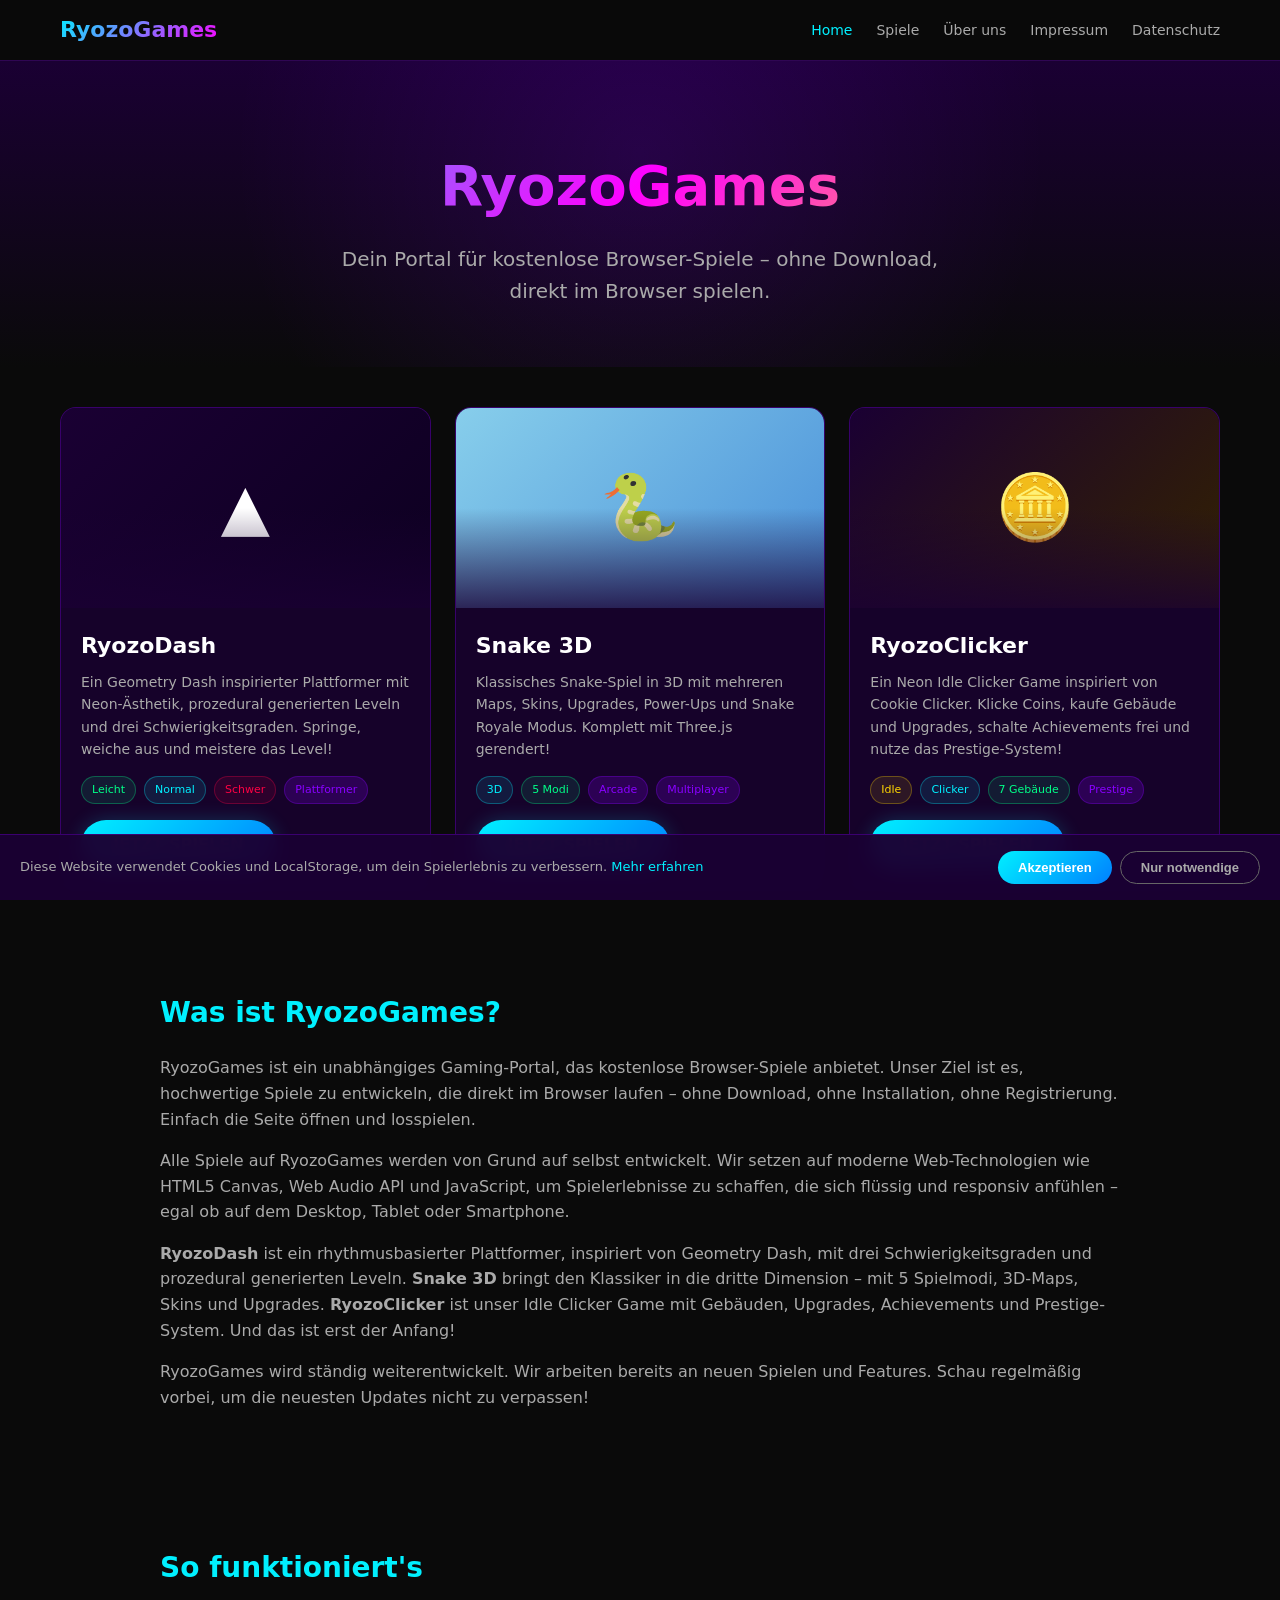
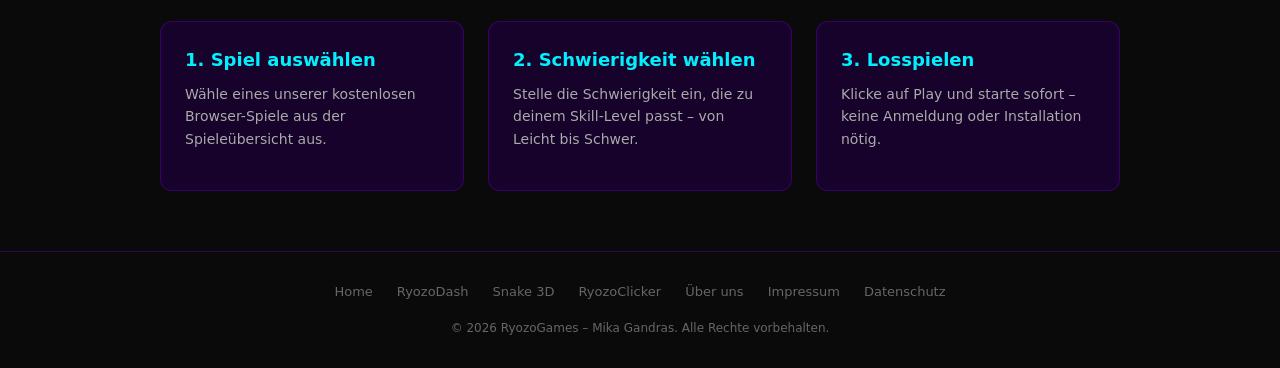
==== index.html @ 69889787 "Add RyozoClicker - Neon Idle Clicker Game New game: Cookie Clicker-inspired idle game with 7 buildin" ====
<!DOCTYPE html>
<html lang="de">
<head>
  <meta charset="UTF-8">
  <meta name="viewport" content="width=device-width, initial-scale=1.0">
  <title>RyozoGames – Kostenlose Browser-Spiele Online</title>
  <meta name="description" content="Spiele kostenlose Browser-Games direkt ohne Download. RyozoDash, Snake 3D und mehr Spiele auf RyozoGames – dein Portal für Browser-Spiele.">
  <meta name="author" content="Mika Gandras">
  <meta name="robots" content="index, follow">
  <link rel="canonical" href="https://ryozogames.com/">

  <meta property="og:type" content="website">
  <meta property="og:title" content="RyozoGames – Kostenlose Browser-Spiele Online">
  <meta property="og:description" content="Spiele kostenlose Browser-Games direkt ohne Download. RyozoDash, Snake 3D und mehr auf RyozoGames.">
  <meta property="og:image" content="https://ryozogames.com/img/og-home.png">
  <meta property="og:image:width" content="1200">
  <meta property="og:image:height" content="630">
  <meta property="og:url" content="https://ryozogames.com/">
  <meta property="og:site_name" content="RyozoGames">
  <meta property="og:locale" content="de_DE">

  <meta name="twitter:card" content="summary_large_image">
  <meta name="twitter:title" content="RyozoGames – Kostenlose Browser-Spiele Online">
  <meta name="twitter:description" content="Spiele kostenlose Browser-Games direkt ohne Download.">
  <meta name="twitter:image" content="https://ryozogames.com/img/og-home.png">

  <link rel="icon" type="image/svg+xml" href="/img/favicon.svg">
  <meta name="theme-color" content="#0a001a">

  <script type="application/ld+json">
  {
    "@context": "https://schema.org",
    "@type": "WebSite",
    "name": "RyozoGames",
    "url": "https://ryozogames.com",
    "description": "Kostenlose Browser-Spiele online spielen – ohne Download, direkt im Browser.",
    "author": { "@type": "Person", "name": "Mika Gandras" },
    "potentialAction": {
      "@type": "SearchAction",
      "target": "https://ryozogames.com/?q={search_term_string}",
      "query-input": "required name=search_term_string"
    }
  }
  </script>
  <script type="application/ld+json">
  {
    "@context": "https://schema.org",
    "@type": "ItemList",
    "name": "Spiele auf RyozoGames",
    "numberOfItems": 3,
    "itemListElement": [
      {
        "@type": "ListItem",
        "position": 1,
        "item": {
          "@type": "VideoGame",
          "name": "RyozoDash",
          "url": "https://ryozogames.com/ryozodash/",
          "description": "Geometry Dash inspirierter Plattformer mit Neon-Grafik und drei Schwierigkeitsgraden.",
          "genre": "Platformer",
          "gamePlatform": "Web Browser",
          "offers": { "@type": "Offer", "price": "0", "priceCurrency": "EUR" }
        }
      },
      {
        "@type": "ListItem",
        "position": 2,
        "item": {
          "@type": "VideoGame",
          "name": "Snake 3D",
          "url": "https://ryozogames.com/snake3d/",
          "description": "3D Snake Game mit mehreren Maps, Skins, Upgrades und Snake Royale Modus.",
          "genre": "Arcade",
          "gamePlatform": "Web Browser",
          "offers": { "@type": "Offer", "price": "0", "priceCurrency": "EUR" }
        }
      },
      {
        "@type": "ListItem",
        "position": 3,
        "item": {
          "@type": "VideoGame",
          "name": "RyozoClicker",
          "url": "https://ryozogames.com/ryozoclicker/",
          "description": "Neon Idle Clicker Game mit Gebäuden, Upgrades, Achievements und Prestige-System.",
          "genre": "Idle Game",
          "gamePlatform": "Web Browser",
          "offers": { "@type": "Offer", "price": "0", "priceCurrency": "EUR" }
        }
      }
    ]
  }
  </script>

  <link rel="stylesheet" href="/css/style.css">
</head>
<body>

  <!-- HEADER -->
  <header class="site-header">
    <nav class="nav-container" aria-label="Hauptnavigation">
      <a href="/" class="nav-logo">RyozoGames</a>
      <button class="nav-toggle" aria-label="Menü öffnen" aria-expanded="false">
        <span></span><span></span><span></span>
      </button>
      <ul class="nav-links">
        <li><a href="/" class="active">Home</a></li>
        <li><a href="/ryozodash/">Spiele</a></li>
        <li><a href="/about/">Über uns</a></li>
        <li><a href="/impressum/">Impressum</a></li>
        <li><a href="/datenschutz/">Datenschutz</a></li>
      </ul>
    </nav>
  </header>

  <main>
    <!-- HERO -->
    <section class="hero">
      <h1>RyozoGames</h1>
      <p>Dein Portal für kostenlose Browser-Spiele – ohne Download, direkt im Browser spielen.</p>
    </section>

    <!-- GAMES -->
    <section class="games-grid" aria-label="Spiele">
      <article class="game-card">
        <div class="game-card-preview">
          <span class="preview-icon" aria-hidden="true">▲</span>
        </div>
        <div class="game-card-body">
          <h3>RyozoDash</h3>
          <p>Ein Geometry Dash inspirierter Plattformer mit Neon-Ästhetik, prozedural generierten Leveln und drei Schwierigkeitsgraden. Springe, weiche aus und meistere das Level!</p>
          <div class="game-card-tags">
            <span class="tag green">Leicht</span>
            <span class="tag cyan">Normal</span>
            <span class="tag red">Schwer</span>
            <span class="tag">Plattformer</span>
          </div>
          <a href="/ryozodash/" class="btn-play">JETZT SPIELEN</a>
        </div>
      </article>

      <article class="game-card">
        <div class="game-card-preview" style="background: linear-gradient(135deg, #87CEEB, #4a90d9);">
          <span class="preview-icon" aria-hidden="true">🐍</span>
        </div>
        <div class="game-card-body">
          <h3>Snake 3D</h3>
          <p>Klassisches Snake-Spiel in 3D mit mehreren Maps, Skins, Upgrades, Power-Ups und Snake Royale Modus. Komplett mit Three.js gerendert!</p>
          <div class="game-card-tags">
            <span class="tag cyan">3D</span>
            <span class="tag green">5 Modi</span>
            <span class="tag">Arcade</span>
            <span class="tag">Multiplayer</span>
          </div>
          <a href="/snake3d/" class="btn-play">JETZT SPIELEN</a>
        </div>
      </article>

      <article class="game-card">
        <div class="game-card-preview" style="background: linear-gradient(135deg, #1a0033, #332200);">
          <span class="preview-icon" aria-hidden="true">&#x1FA99;</span>
        </div>
        <div class="game-card-body">
          <h3>RyozoClicker</h3>
          <p>Ein Neon Idle Clicker Game inspiriert von Cookie Clicker. Klicke Coins, kaufe Gebäude und Upgrades, schalte Achievements frei und nutze das Prestige-System!</p>
          <div class="game-card-tags">
            <span class="tag" style="background: rgba(255, 215, 0, 0.1); color: #FFD700; border-color: rgba(255, 215, 0, 0.3);">Idle</span>
            <span class="tag cyan">Clicker</span>
            <span class="tag green">7 Gebäude</span>
            <span class="tag">Prestige</span>
          </div>
          <a href="/ryozoclicker/" class="btn-play">JETZT SPIELEN</a>
        </div>
      </article>
    </section>

    <!-- ABOUT SECTION -->
    <section class="section" id="about">
      <h2>Was ist RyozoGames?</h2>
      <p>RyozoGames ist ein unabhängiges Gaming-Portal, das kostenlose Browser-Spiele anbietet. Unser Ziel ist es, hochwertige Spiele zu entwickeln, die direkt im Browser laufen – ohne Download, ohne Installation, ohne Registrierung. Einfach die Seite öffnen und losspielen.</p>
      <p>Alle Spiele auf RyozoGames werden von Grund auf selbst entwickelt. Wir setzen auf moderne Web-Technologien wie HTML5 Canvas, Web Audio API und JavaScript, um Spielerlebnisse zu schaffen, die sich flüssig und responsiv anfühlen – egal ob auf dem Desktop, Tablet oder Smartphone.</p>
      <p><strong>RyozoDash</strong> ist ein rhythmusbasierter Plattformer, inspiriert von Geometry Dash, mit drei Schwierigkeitsgraden und prozedural generierten Leveln. <strong>Snake 3D</strong> bringt den Klassiker in die dritte Dimension – mit 5 Spielmodi, 3D-Maps, Skins und Upgrades. <strong>RyozoClicker</strong> ist unser Idle Clicker Game mit Gebäuden, Upgrades, Achievements und Prestige-System. Und das ist erst der Anfang!</p>
      <p>RyozoGames wird ständig weiterentwickelt. Wir arbeiten bereits an neuen Spielen und Features. Schau regelmäßig vorbei, um die neuesten Updates nicht zu verpassen!</p>
    </section>

    <!-- HOW TO PLAY -->
    <section class="section">
      <h2>So funktioniert's</h2>
      <div class="info-grid">
        <div class="info-item">
          <h3>1. Spiel auswählen</h3>
          <p>Wähle eines unserer kostenlosen Browser-Spiele aus der Spieleübersicht aus.</p>
        </div>
        <div class="info-item">
          <h3>2. Schwierigkeit wählen</h3>
          <p>Stelle die Schwierigkeit ein, die zu deinem Skill-Level passt – von Leicht bis Schwer.</p>
        </div>
        <div class="info-item">
          <h3>3. Losspielen</h3>
          <p>Klicke auf Play und starte sofort – keine Anmeldung oder Installation nötig.</p>
        </div>
      </div>
    </section>
  </main>

  <!-- FOOTER -->
  <footer class="site-footer">
    <nav class="footer-links" aria-label="Footer-Navigation">
      <a href="/">Home</a>
      <a href="/ryozodash/">RyozoDash</a>
      <a href="/snake3d/">Snake 3D</a>
      <a href="/ryozoclicker/">RyozoClicker</a>
      <a href="/about/">Über uns</a>
      <a href="/impressum/">Impressum</a>
      <a href="/datenschutz/">Datenschutz</a>
    </nav>
    <p class="footer-copy">&copy; 2026 RyozoGames – Mika Gandras. Alle Rechte vorbehalten.</p>
  </footer>

  <script src="/js/main.js"></script>
</body>
</html>
---- css/style.css ----
/* ===== RyozoGames - Shared Styles ===== */
:root {
  --bg-primary: #0a0a0a;
  --bg-card: rgba(26, 0, 51, 0.8);
  --bg-card-hover: rgba(40, 0, 70, 0.9);
  --text-primary: #ffffff;
  --text-secondary: #aaaaaa;
  --text-muted: #666666;
  --accent-cyan: #00f0ff;
  --accent-purple: #8800ff;
  --accent-magenta: #ff00ff;
  --accent-green: #00ff88;
  --accent-red: #ff0044;
  --border-glow: rgba(136, 0, 255, 0.3);
  --nav-height: 60px;
}

* { margin: 0; padding: 0; box-sizing: border-box; }

body {
  background: var(--bg-primary);
  color: var(--text-primary);
  font-family: 'Segoe UI', system-ui, -apple-system, sans-serif;
  line-height: 1.6;
  min-height: 100vh;
}

a { color: var(--accent-cyan); text-decoration: none; transition: color 0.2s; }
a:hover { color: var(--accent-magenta); }

/* ===== NAVIGATION ===== */
.site-header {
  position: sticky;
  top: 0;
  z-index: 1000;
  background: rgba(10, 10, 10, 0.95);
  backdrop-filter: blur(10px);
  border-bottom: 1px solid var(--border-glow);
}

.nav-container {
  max-width: 1200px;
  margin: 0 auto;
  padding: 0 20px;
  display: flex;
  align-items: center;
  justify-content: space-between;
  height: var(--nav-height);
}

.nav-logo {
  font-size: 22px;
  font-weight: 800;
  background: linear-gradient(135deg, var(--accent-cyan), var(--accent-magenta));
  -webkit-background-clip: text;
  -webkit-text-fill-color: transparent;
  background-clip: text;
}

.nav-links {
  display: flex;
  gap: 24px;
  list-style: none;
}

.nav-links a {
  color: var(--text-secondary);
  font-size: 14px;
  font-weight: 500;
  transition: color 0.2s;
}

.nav-links a:hover,
.nav-links a.active {
  color: var(--accent-cyan);
}

.nav-toggle {
  display: none;
  background: none;
  border: none;
  cursor: pointer;
  padding: 8px;
}

.nav-toggle span {
  display: block;
  width: 24px;
  height: 2px;
  background: var(--text-primary);
  margin: 5px 0;
  transition: 0.3s;
}

/* ===== MOBILE NAV ===== */
@media (max-width: 768px) {
  .nav-toggle { display: block; }

  .nav-links {
    display: none;
    position: absolute;
    top: var(--nav-height);
    left: 0;
    right: 0;
    background: rgba(10, 10, 10, 0.98);
    flex-direction: column;
    padding: 20px;
    gap: 16px;
    border-bottom: 1px solid var(--border-glow);
  }

  .nav-links.open { display: flex; }
}

/* ===== HERO ===== */
.hero {
  text-align: center;
  padding: 80px 20px 60px;
  background: linear-gradient(180deg, #1a0033 0%, #0a0a0a 100%);
  position: relative;
  overflow: hidden;
}

.hero::before {
  content: '';
  position: absolute;
  top: 0; left: 0; right: 0; bottom: 0;
  background: radial-gradient(circle at 50% 30%, rgba(136, 0, 255, 0.15) 0%, transparent 60%);
}

.hero h1 {
  font-size: clamp(32px, 6vw, 56px);
  font-weight: 800;
  background: linear-gradient(135deg, var(--accent-cyan), var(--accent-magenta), #ffff00);
  -webkit-background-clip: text;
  -webkit-text-fill-color: transparent;
  background-clip: text;
  margin-bottom: 12px;
  position: relative;
}

.hero p {
  font-size: clamp(16px, 2.5vw, 20px);
  color: var(--text-secondary);
  max-width: 600px;
  margin: 0 auto;
  position: relative;
}

/* ===== SECTIONS ===== */
.section {
  max-width: 1000px;
  margin: 0 auto;
  padding: 60px 20px;
}

.section h2 {
  font-size: 28px;
  margin-bottom: 20px;
  color: var(--accent-cyan);
}

.section p {
  color: var(--text-secondary);
  margin-bottom: 16px;
}

/* ===== GAME CARD ===== */
.games-grid {
  display: grid;
  grid-template-columns: repeat(auto-fill, minmax(320px, 1fr));
  gap: 24px;
  padding: 40px 20px;
  max-width: 1200px;
  margin: 0 auto;
}

.game-card {
  background: var(--bg-card);
  border: 1px solid var(--border-glow);
  border-radius: 16px;
  overflow: hidden;
  transition: transform 0.2s, box-shadow 0.2s, border-color 0.2s;
}

.game-card:hover {
  transform: translateY(-4px);
  box-shadow: 0 8px 30px rgba(136, 0, 255, 0.2);
  border-color: var(--accent-purple);
}

.game-card-preview {
  height: 200px;
  background: linear-gradient(135deg, #1a0033, #0d0020);
  display: flex;
  align-items: center;
  justify-content: center;
  position: relative;
  overflow: hidden;
}

.game-card-preview .preview-icon {
  font-size: 64px;
}

.game-card-preview::after {
  content: '';
  position: absolute;
  inset: 0;
  background: linear-gradient(0deg, var(--bg-card) 0%, transparent 50%);
}

.game-card-body {
  padding: 20px;
}

.game-card-body h3 {
  font-size: 22px;
  margin-bottom: 8px;
}

.game-card-body p {
  color: var(--text-secondary);
  font-size: 14px;
  margin-bottom: 16px;
}

.game-card-tags {
  display: flex;
  gap: 8px;
  flex-wrap: wrap;
  margin-bottom: 16px;
}

.tag {
  font-size: 11px;
  padding: 4px 10px;
  border-radius: 20px;
  background: rgba(136, 0, 255, 0.2);
  color: var(--accent-purple);
  border: 1px solid rgba(136, 0, 255, 0.3);
}

.tag.green { background: rgba(0, 255, 136, 0.1); color: var(--accent-green); border-color: rgba(0, 255, 136, 0.3); }
.tag.cyan { background: rgba(0, 240, 255, 0.1); color: var(--accent-cyan); border-color: rgba(0, 240, 255, 0.3); }
.tag.red { background: rgba(255, 0, 68, 0.1); color: var(--accent-red); border-color: rgba(255, 0, 68, 0.3); }

.btn-play {
  display: inline-block;
  background: linear-gradient(135deg, var(--accent-cyan), #0080ff);
  color: white;
  font-size: 16px;
  font-weight: 700;
  padding: 12px 32px;
  border-radius: 50px;
  border: none;
  cursor: pointer;
  transition: transform 0.1s, box-shadow 0.1s;
  box-shadow: 0 0 20px rgba(0, 240, 255, 0.2);
  text-decoration: none;
}

.btn-play:hover {
  transform: scale(1.05);
  box-shadow: 0 0 30px rgba(0, 240, 255, 0.4);
  color: white;
}

/* ===== INFO GRID ===== */
.info-grid {
  display: grid;
  grid-template-columns: repeat(auto-fit, minmax(250px, 1fr));
  gap: 24px;
  margin-top: 30px;
}

.info-item {
  background: var(--bg-card);
  border: 1px solid var(--border-glow);
  border-radius: 12px;
  padding: 24px;
}

.info-item h3 {
  font-size: 18px;
  margin-bottom: 8px;
  color: var(--accent-cyan);
}

.info-item p {
  font-size: 14px;
  color: var(--text-secondary);
}

/* ===== FOOTER ===== */
.site-footer {
  border-top: 1px solid var(--border-glow);
  padding: 30px 20px;
  text-align: center;
}

.footer-links {
  display: flex;
  justify-content: center;
  gap: 24px;
  flex-wrap: wrap;
  margin-bottom: 16px;
}

.footer-links a {
  color: var(--text-muted);
  font-size: 13px;
}

.footer-links a:hover { color: var(--accent-cyan); }

.footer-copy {
  color: var(--text-muted);
  font-size: 12px;
}

/* ===== LEGAL PAGES ===== */
.legal-page {
  max-width: 800px;
  margin: 0 auto;
  padding: 40px 20px 60px;
}

.legal-page h1 {
  font-size: 32px;
  margin-bottom: 8px;
  color: var(--accent-cyan);
}

.legal-page .subtitle {
  color: var(--text-muted);
  margin-bottom: 32px;
  font-size: 14px;
}

.legal-page h2 {
  font-size: 22px;
  margin-top: 32px;
  margin-bottom: 12px;
  color: var(--text-primary);
}

.legal-page h3 {
  font-size: 18px;
  margin-top: 24px;
  margin-bottom: 8px;
  color: var(--text-secondary);
}

.legal-page p,
.legal-page li {
  color: var(--text-secondary);
  font-size: 15px;
  margin-bottom: 12px;
}

.legal-page ul {
  padding-left: 24px;
  margin-bottom: 16px;
}

.legal-page address {
  font-style: normal;
  background: var(--bg-card);
  border: 1px solid var(--border-glow);
  border-radius: 8px;
  padding: 16px;
  margin: 16px 0;
}

/* ===== COOKIE BANNER ===== */
#cookieBanner {
  position: fixed;
  bottom: 0;
  left: 0;
  right: 0;
  background: rgba(26, 0, 51, 0.97);
  backdrop-filter: blur(10px);
  border-top: 1px solid var(--border-glow);
  padding: 16px 20px;
  z-index: 9999;
  display: flex;
  align-items: center;
  justify-content: space-between;
  gap: 16px;
  flex-wrap: wrap;
}

#cookieBanner p {
  color: var(--text-secondary);
  font-size: 13px;
  flex: 1;
  min-width: 200px;
}

#cookieBanner .cookie-buttons {
  display: flex;
  gap: 8px;
}

#cookieBanner button {
  padding: 8px 20px;
  border-radius: 20px;
  border: none;
  font-size: 13px;
  font-weight: 600;
  cursor: pointer;
  transition: transform 0.1s;
}

#cookieBanner button:hover { transform: scale(1.03); }

.cookie-accept {
  background: linear-gradient(135deg, var(--accent-cyan), #0080ff);
  color: white;
}

.cookie-reject {
  background: transparent;
  border: 1px solid var(--text-muted) !important;
  color: var(--text-secondary);
}

/* ===== GAME PAGE ===== */
.game-wrapper {
  position: relative;
  width: 100%;
  height: calc(100vh - var(--nav-height));
  overflow: hidden;
}

.game-wrapper canvas {
  display: block;
  width: 100%;
  height: 100%;
}

.game-ui {
  position: absolute;
  top: 0; left: 0;
  width: 100%; height: 100%;
  pointer-events: none;
  display: flex;
  flex-direction: column;
  align-items: center;
  justify-content: center;
}

.game-hud {
  position: absolute;
  top: 15px;
  width: 100%;
  display: flex;
  justify-content: space-between;
  padding: 0 20px;
  pointer-events: none;
}

.game-hud .attempt { color: #666; font-size: 14px; }

#progressBar {
  position: absolute;
  top: 0; left: 0;
  height: 4px;
  background: linear-gradient(90deg, var(--accent-cyan), var(--accent-magenta));
  transition: width 0.1s;
  box-shadow: 0 0 10px rgba(0, 240, 255, 0.5);
}

#percentText {
  color: white;
  font-size: 16px;
  font-weight: bold;
}

/* Start / Death screens */
#startScreen, #deathScreen {
  pointer-events: auto;
  text-align: center;
  color: white;
}

#startScreen h1 {
  font-size: clamp(32px, 7vw, 52px);
  font-weight: 800;
  background: linear-gradient(135deg, var(--accent-cyan), var(--accent-magenta), #ffff00);
  -webkit-background-clip: text;
  -webkit-text-fill-color: transparent;
  background-clip: text;
  margin-bottom: 6px;
}

#startScreen .sub {
  font-size: 16px;
  color: #888;
  margin-bottom: 20px;
}

#startScreen .best-display {
  font-size: 14px;
  color: var(--accent-green);
  margin-bottom: 8px;
  min-height: 20px;
}

/* Difficulty Buttons */
.difficulty-select {
  display: flex;
  gap: 10px;
  justify-content: center;
  margin-bottom: 24px;
}

.diff-btn {
  padding: 10px 22px;
  border-radius: 25px;
  border: 2px solid #444;
  background: transparent;
  color: #888;
  font-size: 14px;
  font-weight: 700;
  cursor: pointer;
  transition: all 0.2s;
  pointer-events: auto;
}

.diff-btn:hover {
  border-color: #888;
  color: white;
}

.diff-btn.selected {
  border-color: var(--accent-cyan);
  color: var(--accent-cyan);
  box-shadow: 0 0 15px rgba(0, 240, 255, 0.3);
}

.diff-btn[data-diff="easy"].selected {
  border-color: var(--accent-green);
  color: var(--accent-green);
  box-shadow: 0 0 15px rgba(0, 255, 136, 0.3);
}

.diff-btn[data-diff="hard"].selected {
  border-color: var(--accent-red);
  color: var(--accent-red);
  box-shadow: 0 0 15px rgba(255, 0, 68, 0.3);
}

.game-btn {
  background: linear-gradient(135deg, var(--accent-cyan), #0080ff);
  border: none;
  color: white;
  font-size: 20px;
  padding: 14px 40px;
  border-radius: 50px;
  cursor: pointer;
  font-weight: bold;
  transition: transform 0.1s, box-shadow 0.1s;
  box-shadow: 0 0 20px rgba(0, 240, 255, 0.3);
  pointer-events: auto;
}

.game-btn:hover { transform: scale(1.05); box-shadow: 0 0 30px rgba(0, 240, 255, 0.5); }
.game-btn:active { transform: scale(0.95); }

#deathScreen h2 {
  font-size: 36px;
  color: var(--accent-red);
  margin-bottom: 10px;
}

#deathScreen .score {
  font-size: 22px;
  color: #ccc;
  margin-bottom: 5px;
}

#deathScreen .best {
  font-size: 16px;
  color: #888;
  margin-bottom: 20px;
}

.controls-hint {
  color: #555;
  margin-top: 12px;
  font-size: 13px;
}

/* ===== GAME CONTENT (below canvas) ===== */
.game-content {
  max-width: 900px;
  margin: 0 auto;
  padding: 40px 20px 60px;
}

.game-content h2 {
  font-size: 24px;
  color: var(--accent-cyan);
  margin-bottom: 12px;
  margin-top: 32px;
}

.game-content h2:first-child { margin-top: 0; }

.game-content p {
  color: var(--text-secondary);
  margin-bottom: 12px;
  font-size: 15px;
}

.controls-table {
  width: 100%;
  border-collapse: collapse;
  margin: 16px 0;
}

.controls-table th,
.controls-table td {
  padding: 10px 16px;
  text-align: left;
  border-bottom: 1px solid rgba(136, 0, 255, 0.2);
}

.controls-table th {
  color: var(--accent-cyan);
  font-size: 13px;
  text-transform: uppercase;
  letter-spacing: 1px;
}

.controls-table td {
  color: var(--text-secondary);
  font-size: 14px;
}

.controls-table kbd {
  background: var(--bg-card);
  border: 1px solid var(--border-glow);
  border-radius: 4px;
  padding: 2px 8px;
  font-family: inherit;
  font-size: 13px;
  color: var(--text-primary);
}

.diff-table {
  width: 100%;
  border-collapse: collapse;
  margin: 16px 0;
}

.diff-table th,
.diff-table td {
  padding: 10px 16px;
  text-align: center;
  border-bottom: 1px solid rgba(136, 0, 255, 0.2);
  font-size: 14px;
}

.diff-table th {
  color: var(--accent-cyan);
  font-size: 13px;
}

.diff-table td { color: var(--text-secondary); }
.diff-table td:first-child { text-align: left; color: var(--text-primary); }

/* ===== 404 PAGE ===== */
.error-page {
  display: flex;
  flex-direction: column;
  align-items: center;
  justify-content: center;
  min-height: calc(100vh - var(--nav-height) - 100px);
  text-align: center;
  padding: 40px 20px;
}

.error-page h1 {
  font-size: 120px;
  font-weight: 800;
  background: linear-gradient(135deg, var(--accent-red), var(--accent-magenta));
  -webkit-background-clip: text;
  -webkit-text-fill-color: transparent;
  background-clip: text;
  line-height: 1;
}

.error-page h2 {
  font-size: 28px;
  margin: 12px 0 20px;
  color: var(--text-secondary);
}
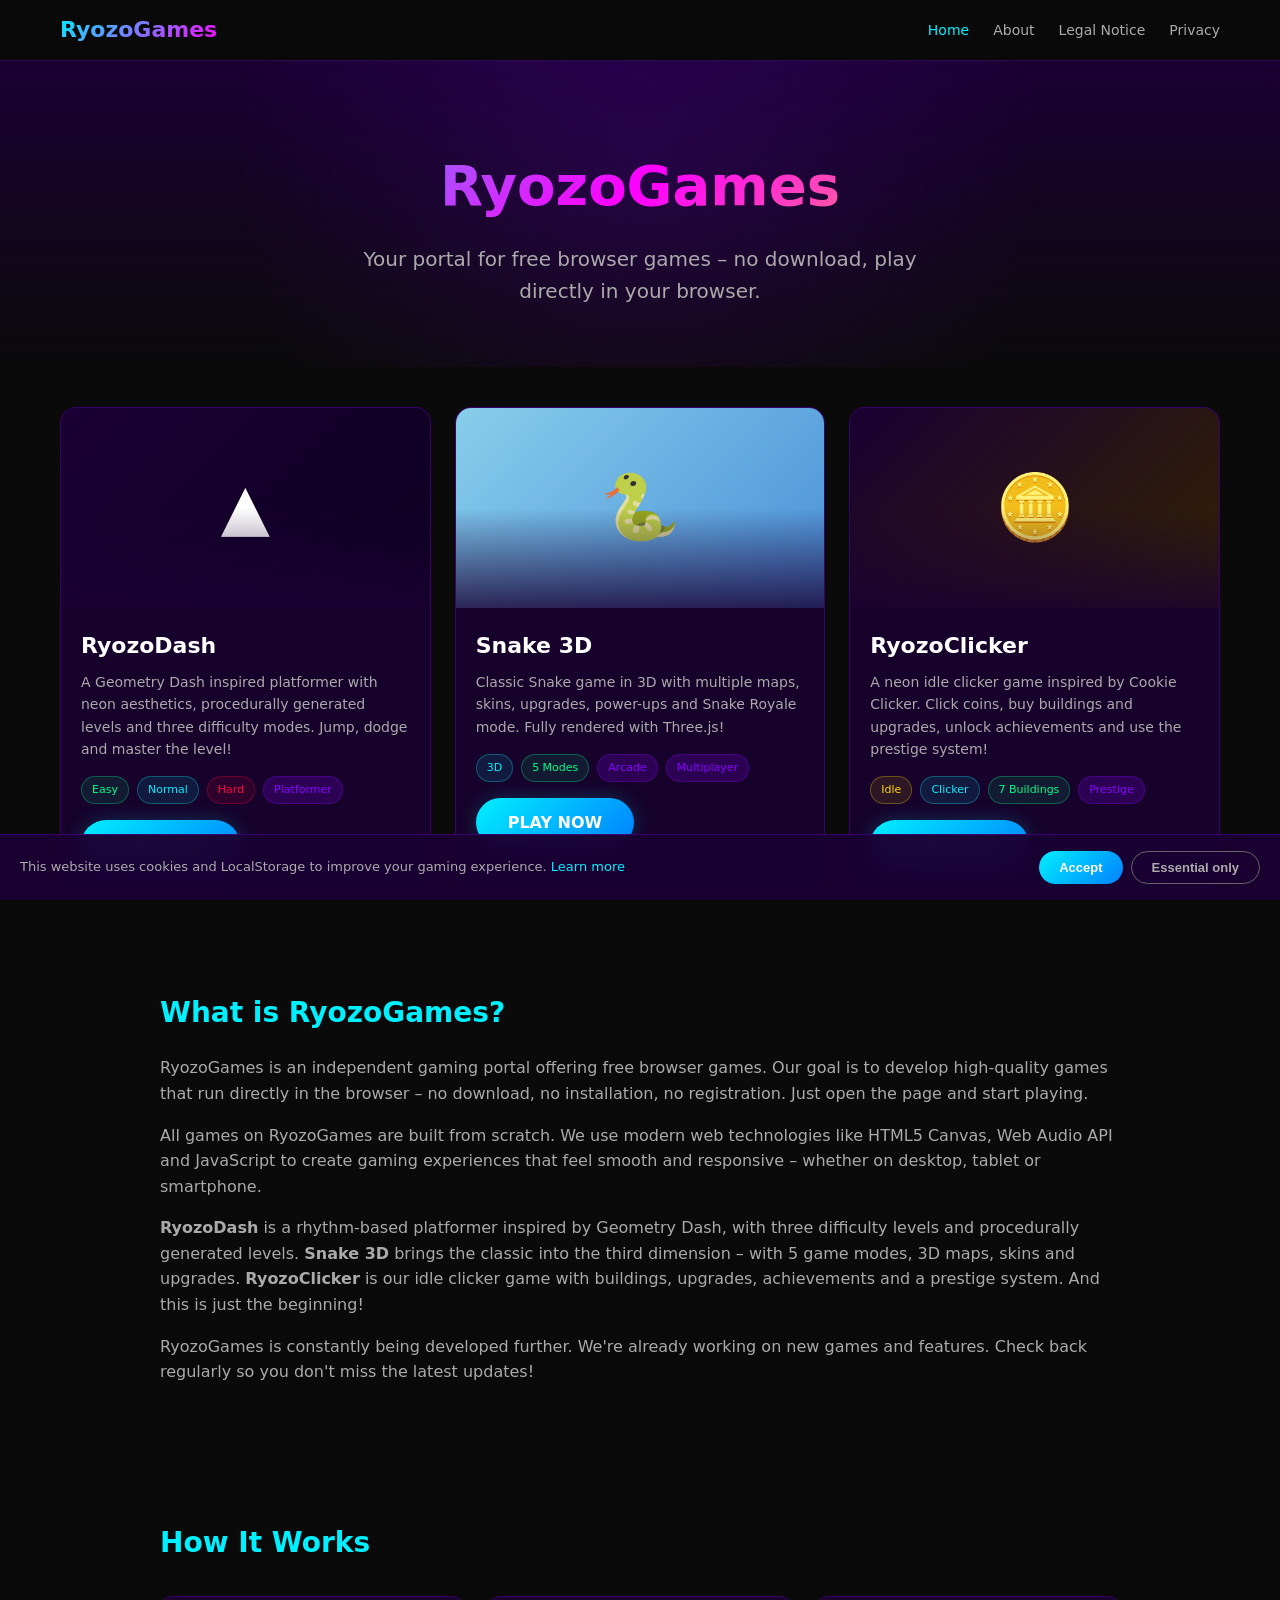
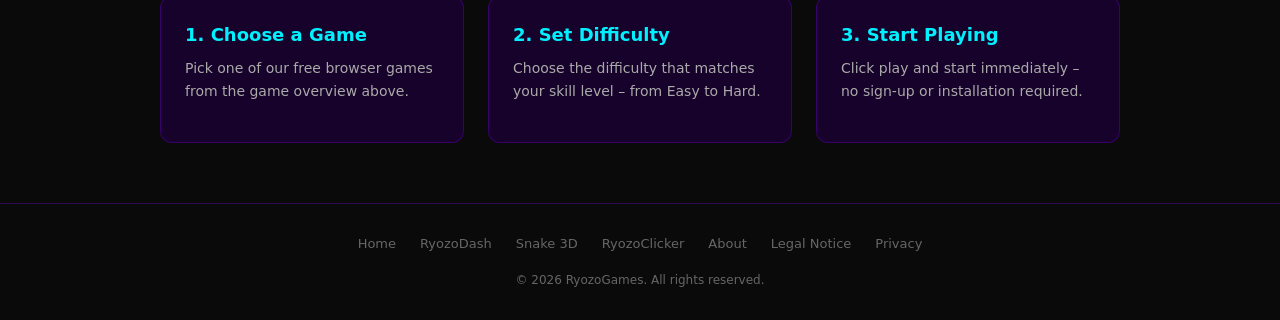
==== commit 3dbf43eb: "Translate entire site to English, fix RyozoClicker bugs - Translate all pages from German to English" ====
--- a/index.html
+++ b/index.html
@@ -1,27 +1,26 @@
 <!DOCTYPE html>
-<html lang="de">
+<html lang="en">
 <head>
   <meta charset="UTF-8">
   <meta name="viewport" content="width=device-width, initial-scale=1.0">
-  <title>RyozoGames – Kostenlose Browser-Spiele Online</title>
-  <meta name="description" content="Spiele kostenlose Browser-Games direkt ohne Download. RyozoDash, Snake 3D und mehr Spiele auf RyozoGames – dein Portal für Browser-Spiele.">
-  <meta name="author" content="Mika Gandras">
+  <title>RyozoGames – Free Browser Games Online</title>
+  <meta name="description" content="Play free browser games with no download. RyozoDash, Snake 3D, RyozoClicker and more games on RyozoGames – your portal for browser games.">
   <meta name="robots" content="index, follow">
   <link rel="canonical" href="https://ryozogames.com/">
 
   <meta property="og:type" content="website">
-  <meta property="og:title" content="RyozoGames – Kostenlose Browser-Spiele Online">
-  <meta property="og:description" content="Spiele kostenlose Browser-Games direkt ohne Download. RyozoDash, Snake 3D und mehr auf RyozoGames.">
+  <meta property="og:title" content="RyozoGames – Free Browser Games Online">
+  <meta property="og:description" content="Play free browser games with no download. RyozoDash, Snake 3D, RyozoClicker and more on RyozoGames.">
   <meta property="og:image" content="https://ryozogames.com/img/og-home.png">
   <meta property="og:image:width" content="1200">
   <meta property="og:image:height" content="630">
   <meta property="og:url" content="https://ryozogames.com/">
   <meta property="og:site_name" content="RyozoGames">
-  <meta property="og:locale" content="de_DE">
+  <meta property="og:locale" content="en_US">
 
   <meta name="twitter:card" content="summary_large_image">
-  <meta name="twitter:title" content="RyozoGames – Kostenlose Browser-Spiele Online">
-  <meta name="twitter:description" content="Spiele kostenlose Browser-Games direkt ohne Download.">
+  <meta name="twitter:title" content="RyozoGames – Free Browser Games Online">
+  <meta name="twitter:description" content="Play free browser games with no download.">
   <meta name="twitter:image" content="https://ryozogames.com/img/og-home.png">
 
   <link rel="icon" type="image/svg+xml" href="/img/favicon.svg">
@@ -33,8 +32,7 @@
     "@type": "WebSite",
     "name": "RyozoGames",
     "url": "https://ryozogames.com",
-    "description": "Kostenlose Browser-Spiele online spielen – ohne Download, direkt im Browser.",
-    "author": { "@type": "Person", "name": "Mika Gandras" },
+    "description": "Free browser games online – no download, play directly in your browser.",
     "potentialAction": {
       "@type": "SearchAction",
       "target": "https://ryozogames.com/?q={search_term_string}",
@@ -46,7 +44,7 @@
   {
     "@context": "https://schema.org",
     "@type": "ItemList",
-    "name": "Spiele auf RyozoGames",
+    "name": "Games on RyozoGames",
     "numberOfItems": 3,
     "itemListElement": [
       {
@@ -56,10 +54,10 @@
           "@type": "VideoGame",
           "name": "RyozoDash",
           "url": "https://ryozogames.com/ryozodash/",
-          "description": "Geometry Dash inspirierter Plattformer mit Neon-Grafik und drei Schwierigkeitsgraden.",
+          "description": "Geometry Dash inspired platformer with neon graphics and three difficulty levels.",
           "genre": "Platformer",
           "gamePlatform": "Web Browser",
-          "offers": { "@type": "Offer", "price": "0", "priceCurrency": "EUR" }
+          "offers": { "@type": "Offer", "price": "0", "priceCurrency": "USD" }
         }
       },
       {
@@ -69,10 +67,10 @@
           "@type": "VideoGame",
           "name": "Snake 3D",
           "url": "https://ryozogames.com/snake3d/",
-          "description": "3D Snake Game mit mehreren Maps, Skins, Upgrades und Snake Royale Modus.",
+          "description": "3D Snake game with multiple maps, skins, upgrades and Snake Royale mode.",
           "genre": "Arcade",
           "gamePlatform": "Web Browser",
-          "offers": { "@type": "Offer", "price": "0", "priceCurrency": "EUR" }
+          "offers": { "@type": "Offer", "price": "0", "priceCurrency": "USD" }
         }
       },
       {
@@ -82,10 +80,10 @@
           "@type": "VideoGame",
           "name": "RyozoClicker",
           "url": "https://ryozogames.com/ryozoclicker/",
-          "description": "Neon Idle Clicker Game mit Gebäuden, Upgrades, Achievements und Prestige-System.",
+          "description": "Neon idle clicker game with buildings, upgrades, achievements and prestige system.",
           "genre": "Idle Game",
           "gamePlatform": "Web Browser",
-          "offers": { "@type": "Offer", "price": "0", "priceCurrency": "EUR" }
+          "offers": { "@type": "Offer", "price": "0", "priceCurrency": "USD" }
         }
       }
     ]
@@ -96,63 +94,59 @@
 </head>
 <body>
 
-  <!-- HEADER -->
   <header class="site-header">
-    <nav class="nav-container" aria-label="Hauptnavigation">
+    <nav class="nav-container" aria-label="Main navigation">
       <a href="/" class="nav-logo">RyozoGames</a>
-      <button class="nav-toggle" aria-label="Menü öffnen" aria-expanded="false">
+      <button class="nav-toggle" aria-label="Open menu" aria-expanded="false">
         <span></span><span></span><span></span>
       </button>
       <ul class="nav-links">
         <li><a href="/" class="active">Home</a></li>
-        <li><a href="/ryozodash/">Spiele</a></li>
-        <li><a href="/about/">Über uns</a></li>
-        <li><a href="/impressum/">Impressum</a></li>
-        <li><a href="/datenschutz/">Datenschutz</a></li>
+        <li><a href="/about/">About</a></li>
+        <li><a href="/impressum/">Legal Notice</a></li>
+        <li><a href="/datenschutz/">Privacy</a></li>
       </ul>
     </nav>
   </header>
 
   <main>
-    <!-- HERO -->
     <section class="hero">
       <h1>RyozoGames</h1>
-      <p>Dein Portal für kostenlose Browser-Spiele – ohne Download, direkt im Browser spielen.</p>
-    </section>
-
-    <!-- GAMES -->
-    <section class="games-grid" aria-label="Spiele">
+      <p>Your portal for free browser games – no download, play directly in your browser.</p>
+    </section>
+
+    <section class="games-grid" aria-label="Games">
       <article class="game-card">
         <div class="game-card-preview">
-          <span class="preview-icon" aria-hidden="true">▲</span>
+          <span class="preview-icon" aria-hidden="true">&#x25B2;</span>
         </div>
         <div class="game-card-body">
           <h3>RyozoDash</h3>
-          <p>Ein Geometry Dash inspirierter Plattformer mit Neon-Ästhetik, prozedural generierten Leveln und drei Schwierigkeitsgraden. Springe, weiche aus und meistere das Level!</p>
+          <p>A Geometry Dash inspired platformer with neon aesthetics, procedurally generated levels and three difficulty modes. Jump, dodge and master the level!</p>
           <div class="game-card-tags">
-            <span class="tag green">Leicht</span>
+            <span class="tag green">Easy</span>
             <span class="tag cyan">Normal</span>
-            <span class="tag red">Schwer</span>
-            <span class="tag">Plattformer</span>
+            <span class="tag red">Hard</span>
+            <span class="tag">Platformer</span>
           </div>
-          <a href="/ryozodash/" class="btn-play">JETZT SPIELEN</a>
+          <a href="/ryozodash/" class="btn-play">PLAY NOW</a>
         </div>
       </article>
 
       <article class="game-card">
         <div class="game-card-preview" style="background: linear-gradient(135deg, #87CEEB, #4a90d9);">
-          <span class="preview-icon" aria-hidden="true">🐍</span>
+          <span class="preview-icon" aria-hidden="true">&#x1F40D;</span>
         </div>
         <div class="game-card-body">
           <h3>Snake 3D</h3>
-          <p>Klassisches Snake-Spiel in 3D mit mehreren Maps, Skins, Upgrades, Power-Ups und Snake Royale Modus. Komplett mit Three.js gerendert!</p>
+          <p>Classic Snake game in 3D with multiple maps, skins, upgrades, power-ups and Snake Royale mode. Fully rendered with Three.js!</p>
           <div class="game-card-tags">
             <span class="tag cyan">3D</span>
-            <span class="tag green">5 Modi</span>
+            <span class="tag green">5 Modes</span>
             <span class="tag">Arcade</span>
             <span class="tag">Multiplayer</span>
           </div>
-          <a href="/snake3d/" class="btn-play">JETZT SPIELEN</a>
+          <a href="/snake3d/" class="btn-play">PLAY NOW</a>
         </div>
       </article>
 
@@ -162,59 +156,56 @@
         </div>
         <div class="game-card-body">
           <h3>RyozoClicker</h3>
-          <p>Ein Neon Idle Clicker Game inspiriert von Cookie Clicker. Klicke Coins, kaufe Gebäude und Upgrades, schalte Achievements frei und nutze das Prestige-System!</p>
+          <p>A neon idle clicker game inspired by Cookie Clicker. Click coins, buy buildings and upgrades, unlock achievements and use the prestige system!</p>
           <div class="game-card-tags">
             <span class="tag" style="background: rgba(255, 215, 0, 0.1); color: #FFD700; border-color: rgba(255, 215, 0, 0.3);">Idle</span>
             <span class="tag cyan">Clicker</span>
-            <span class="tag green">7 Gebäude</span>
+            <span class="tag green">7 Buildings</span>
             <span class="tag">Prestige</span>
           </div>
-          <a href="/ryozoclicker/" class="btn-play">JETZT SPIELEN</a>
+          <a href="/ryozoclicker/" class="btn-play">PLAY NOW</a>
         </div>
       </article>
     </section>
 
-    <!-- ABOUT SECTION -->
     <section class="section" id="about">
-      <h2>Was ist RyozoGames?</h2>
-      <p>RyozoGames ist ein unabhängiges Gaming-Portal, das kostenlose Browser-Spiele anbietet. Unser Ziel ist es, hochwertige Spiele zu entwickeln, die direkt im Browser laufen – ohne Download, ohne Installation, ohne Registrierung. Einfach die Seite öffnen und losspielen.</p>
-      <p>Alle Spiele auf RyozoGames werden von Grund auf selbst entwickelt. Wir setzen auf moderne Web-Technologien wie HTML5 Canvas, Web Audio API und JavaScript, um Spielerlebnisse zu schaffen, die sich flüssig und responsiv anfühlen – egal ob auf dem Desktop, Tablet oder Smartphone.</p>
-      <p><strong>RyozoDash</strong> ist ein rhythmusbasierter Plattformer, inspiriert von Geometry Dash, mit drei Schwierigkeitsgraden und prozedural generierten Leveln. <strong>Snake 3D</strong> bringt den Klassiker in die dritte Dimension – mit 5 Spielmodi, 3D-Maps, Skins und Upgrades. <strong>RyozoClicker</strong> ist unser Idle Clicker Game mit Gebäuden, Upgrades, Achievements und Prestige-System. Und das ist erst der Anfang!</p>
-      <p>RyozoGames wird ständig weiterentwickelt. Wir arbeiten bereits an neuen Spielen und Features. Schau regelmäßig vorbei, um die neuesten Updates nicht zu verpassen!</p>
-    </section>
-
-    <!-- HOW TO PLAY -->
+      <h2>What is RyozoGames?</h2>
+      <p>RyozoGames is an independent gaming portal offering free browser games. Our goal is to develop high-quality games that run directly in the browser – no download, no installation, no registration. Just open the page and start playing.</p>
+      <p>All games on RyozoGames are built from scratch. We use modern web technologies like HTML5 Canvas, Web Audio API and JavaScript to create gaming experiences that feel smooth and responsive – whether on desktop, tablet or smartphone.</p>
+      <p><strong>RyozoDash</strong> is a rhythm-based platformer inspired by Geometry Dash, with three difficulty levels and procedurally generated levels. <strong>Snake 3D</strong> brings the classic into the third dimension – with 5 game modes, 3D maps, skins and upgrades. <strong>RyozoClicker</strong> is our idle clicker game with buildings, upgrades, achievements and a prestige system. And this is just the beginning!</p>
+      <p>RyozoGames is constantly being developed further. We're already working on new games and features. Check back regularly so you don't miss the latest updates!</p>
+    </section>
+
     <section class="section">
-      <h2>So funktioniert's</h2>
+      <h2>How It Works</h2>
       <div class="info-grid">
         <div class="info-item">
-          <h3>1. Spiel auswählen</h3>
-          <p>Wähle eines unserer kostenlosen Browser-Spiele aus der Spieleübersicht aus.</p>
+          <h3>1. Choose a Game</h3>
+          <p>Pick one of our free browser games from the game overview above.</p>
         </div>
         <div class="info-item">
-          <h3>2. Schwierigkeit wählen</h3>
-          <p>Stelle die Schwierigkeit ein, die zu deinem Skill-Level passt – von Leicht bis Schwer.</p>
+          <h3>2. Set Difficulty</h3>
+          <p>Choose the difficulty that matches your skill level – from Easy to Hard.</p>
         </div>
         <div class="info-item">
-          <h3>3. Losspielen</h3>
-          <p>Klicke auf Play und starte sofort – keine Anmeldung oder Installation nötig.</p>
+          <h3>3. Start Playing</h3>
+          <p>Click play and start immediately – no sign-up or installation required.</p>
         </div>
       </div>
     </section>
   </main>
 
-  <!-- FOOTER -->
   <footer class="site-footer">
-    <nav class="footer-links" aria-label="Footer-Navigation">
+    <nav class="footer-links" aria-label="Footer navigation">
       <a href="/">Home</a>
       <a href="/ryozodash/">RyozoDash</a>
       <a href="/snake3d/">Snake 3D</a>
       <a href="/ryozoclicker/">RyozoClicker</a>
-      <a href="/about/">Über uns</a>
-      <a href="/impressum/">Impressum</a>
-      <a href="/datenschutz/">Datenschutz</a>
+      <a href="/about/">About</a>
+      <a href="/impressum/">Legal Notice</a>
+      <a href="/datenschutz/">Privacy</a>
     </nav>
-    <p class="footer-copy">&copy; 2026 RyozoGames – Mika Gandras. Alle Rechte vorbehalten.</p>
+    <p class="footer-copy">&copy; 2026 RyozoGames. All rights reserved.</p>
   </footer>
 
   <script src="/js/main.js"></script>
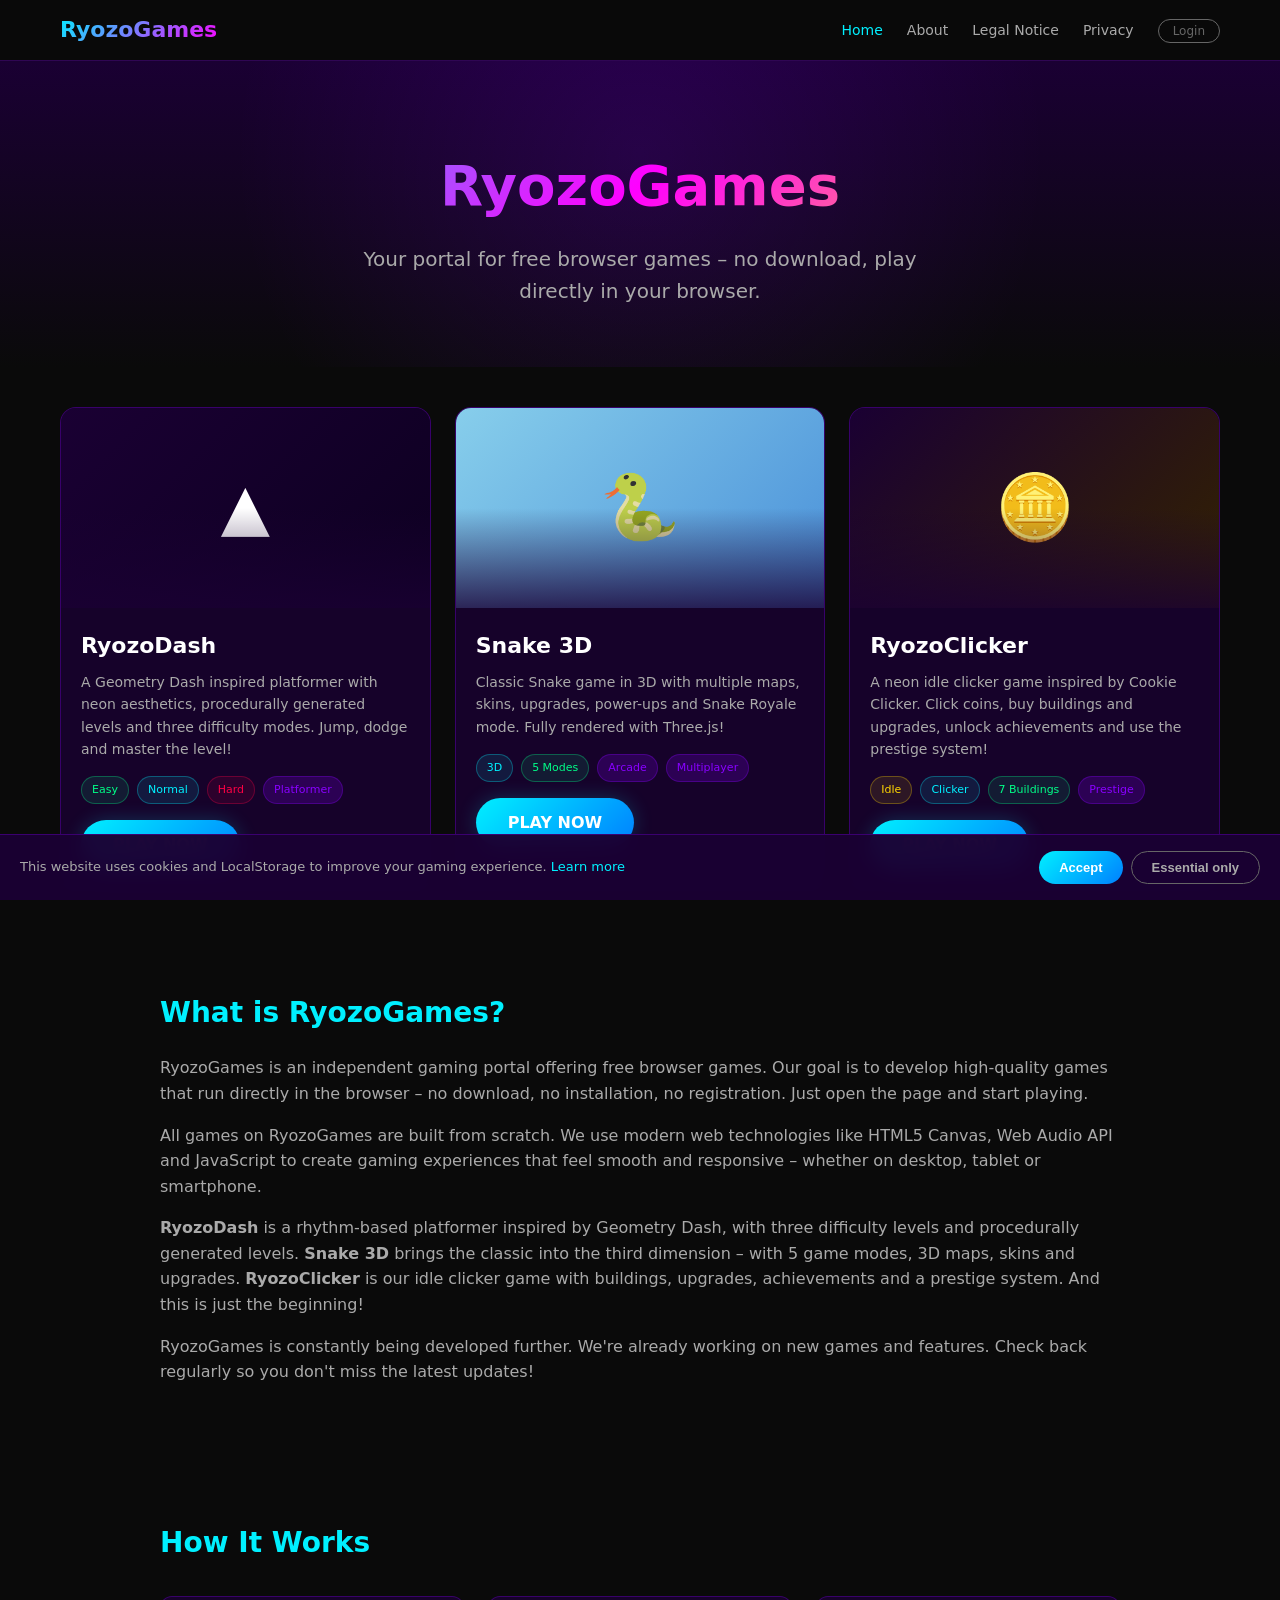
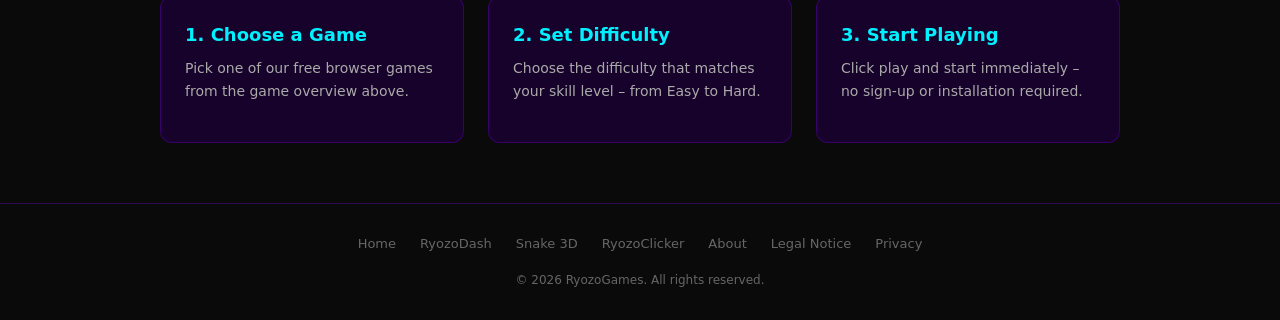
==== commit 848a4cb7: "Replace Supabase auth with pure localStorage system No external services needed. Auth system now wor" ====
--- a/index.html
+++ b/index.html
@@ -209,5 +209,7 @@
   </footer>
 
   <script src="/js/main.js"></script>
+
+  <script src="/js/auth.js"></script>
 </body>
 </html>
--- a/css/style.css
+++ b/css/style.css
@@ -698,3 +698,166 @@
   margin: 12px 0 20px;
   color: var(--text-secondary);
 }
+
+/* ===== AUTH SYSTEM ===== */
+.auth-nav-btn {
+  color: var(--text-muted) !important;
+  border: 1px solid var(--text-muted);
+  border-radius: 20px;
+  padding: 4px 14px !important;
+  font-size: 12px !important;
+  transition: all 0.2s !important;
+}
+
+.auth-nav-btn:hover {
+  border-color: var(--accent-cyan) !important;
+  color: var(--accent-cyan) !important;
+}
+
+.auth-nav-btn.logged-in {
+  border-color: var(--accent-green) !important;
+  color: var(--accent-green) !important;
+  background: rgba(0, 255, 136, 0.05);
+}
+
+.auth-modal {
+  display: none;
+  position: fixed;
+  inset: 0;
+  z-index: 10000;
+  align-items: center;
+  justify-content: center;
+}
+
+.auth-modal.show { display: flex; }
+
+.auth-modal-bg {
+  position: absolute;
+  inset: 0;
+  background: rgba(0, 0, 0, 0.7);
+  backdrop-filter: blur(4px);
+}
+
+.auth-modal-box {
+  position: relative;
+  background: #0d0020;
+  border: 1px solid var(--border-glow);
+  border-radius: 16px;
+  padding: 32px;
+  width: 90%;
+  max-width: 380px;
+  box-shadow: 0 0 40px rgba(136, 0, 255, 0.2);
+}
+
+.auth-close {
+  position: absolute;
+  top: 12px;
+  right: 16px;
+  background: none;
+  border: none;
+  color: var(--text-muted);
+  font-size: 24px;
+  cursor: pointer;
+  padding: 4px;
+}
+
+.auth-close:hover { color: white; }
+
+.auth-tabs {
+  display: flex;
+  gap: 0;
+  margin-bottom: 24px;
+  border-bottom: 1px solid var(--border-glow);
+}
+
+.auth-tab {
+  flex: 1;
+  padding: 10px;
+  border: none;
+  background: transparent;
+  color: var(--text-muted);
+  font-size: 15px;
+  font-weight: 700;
+  cursor: pointer;
+  transition: all 0.2s;
+}
+
+.auth-tab:hover { color: var(--text-secondary); }
+
+.auth-tab.active {
+  color: var(--accent-cyan);
+  border-bottom: 2px solid var(--accent-cyan);
+}
+
+.auth-field {
+  margin-bottom: 16px;
+}
+
+.auth-field label {
+  display: block;
+  font-size: 12px;
+  font-weight: 600;
+  color: var(--text-secondary);
+  margin-bottom: 6px;
+  text-transform: uppercase;
+  letter-spacing: 0.5px;
+}
+
+.auth-field input {
+  width: 100%;
+  padding: 10px 14px;
+  border: 1px solid var(--border-glow);
+  border-radius: 8px;
+  background: rgba(255, 255, 255, 0.03);
+  color: white;
+  font-size: 15px;
+  font-family: inherit;
+  outline: none;
+  transition: border-color 0.2s;
+}
+
+.auth-field input:focus {
+  border-color: var(--accent-cyan);
+  box-shadow: 0 0 8px rgba(0, 240, 255, 0.15);
+}
+
+.auth-field input::placeholder {
+  color: var(--text-muted);
+}
+
+.auth-error {
+  color: var(--accent-red);
+  font-size: 13px;
+  min-height: 20px;
+  margin-bottom: 12px;
+}
+
+.auth-submit {
+  width: 100%;
+  padding: 12px;
+  border: none;
+  border-radius: 8px;
+  background: linear-gradient(135deg, var(--accent-cyan), #0080ff);
+  color: white;
+  font-size: 16px;
+  font-weight: 700;
+  cursor: pointer;
+  font-family: inherit;
+  transition: transform 0.1s, box-shadow 0.1s;
+  box-shadow: 0 0 15px rgba(0, 240, 255, 0.2);
+}
+
+.auth-submit:hover {
+  transform: scale(1.02);
+  box-shadow: 0 0 25px rgba(0, 240, 255, 0.3);
+}
+
+.auth-submit:active { transform: scale(0.98); }
+.auth-submit:disabled { opacity: 0.5; cursor: not-allowed; transform: none; }
+
+.auth-info {
+  text-align: center;
+  font-size: 12px;
+  color: var(--text-muted);
+  margin-top: 16px;
+}
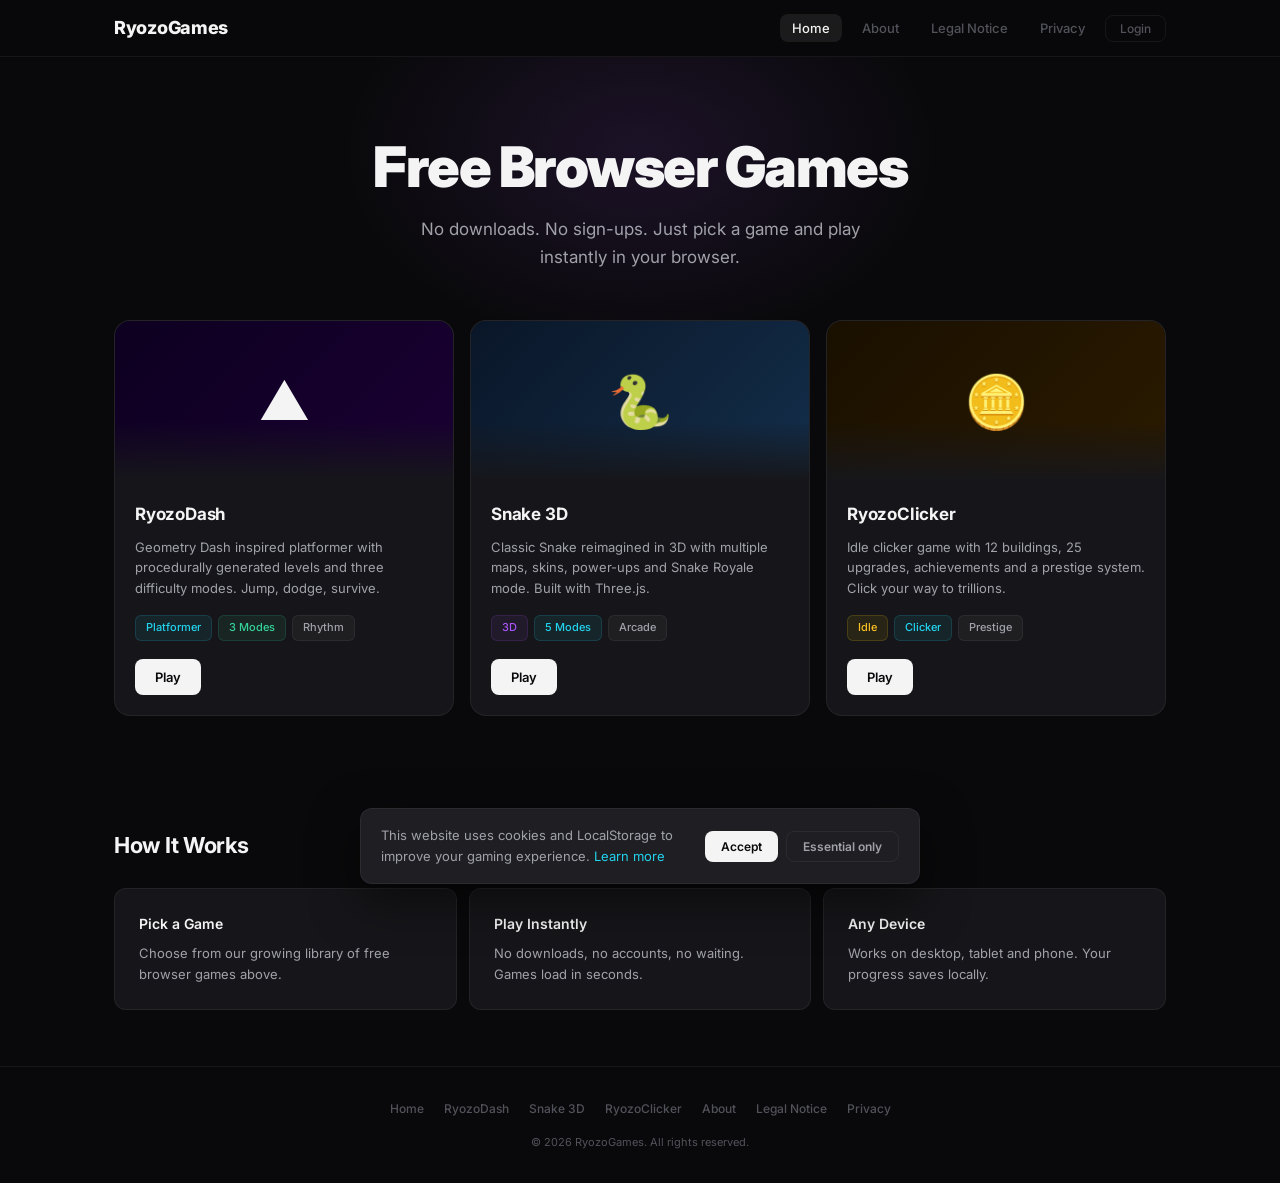
==== commit 2205b778: "Redesign hub UI: clean minimal dark theme with Inter font Old design backed up on branch backup/old-" ====
--- a/index.html
+++ b/index.html
@@ -24,7 +24,7 @@
   <meta name="twitter:image" content="https://ryozogames.com/img/og-home.png">
 
   <link rel="icon" type="image/svg+xml" href="/img/favicon.svg">
-  <meta name="theme-color" content="#0a001a">
+  <meta name="theme-color" content="#09090b">
 
   <script type="application/ld+json">
   {
@@ -111,85 +111,74 @@
 
   <main>
     <section class="hero">
-      <h1>RyozoGames</h1>
-      <p>Your portal for free browser games – no download, play directly in your browser.</p>
+      <h1>Free Browser Games</h1>
+      <p>No downloads. No sign-ups. Just pick a game and play instantly in your browser.</p>
     </section>
 
     <section class="games-grid" aria-label="Games">
       <article class="game-card">
-        <div class="game-card-preview">
+        <div class="game-card-preview" style="background: linear-gradient(135deg, #0d0020, #1a0033);">
           <span class="preview-icon" aria-hidden="true">&#x25B2;</span>
         </div>
         <div class="game-card-body">
           <h3>RyozoDash</h3>
-          <p>A Geometry Dash inspired platformer with neon aesthetics, procedurally generated levels and three difficulty modes. Jump, dodge and master the level!</p>
+          <p>Geometry Dash inspired platformer with procedurally generated levels and three difficulty modes. Jump, dodge, survive.</p>
           <div class="game-card-tags">
-            <span class="tag green">Easy</span>
-            <span class="tag cyan">Normal</span>
-            <span class="tag red">Hard</span>
-            <span class="tag">Platformer</span>
+            <span class="tag cyan">Platformer</span>
+            <span class="tag green">3 Modes</span>
+            <span class="tag">Rhythm</span>
           </div>
-          <a href="/ryozodash/" class="btn-play">PLAY NOW</a>
+          <a href="/ryozodash/" class="btn-play">Play</a>
         </div>
       </article>
 
       <article class="game-card">
-        <div class="game-card-preview" style="background: linear-gradient(135deg, #87CEEB, #4a90d9);">
+        <div class="game-card-preview" style="background: linear-gradient(135deg, #0a1628, #132e4a);">
           <span class="preview-icon" aria-hidden="true">&#x1F40D;</span>
         </div>
         <div class="game-card-body">
           <h3>Snake 3D</h3>
-          <p>Classic Snake game in 3D with multiple maps, skins, upgrades, power-ups and Snake Royale mode. Fully rendered with Three.js!</p>
+          <p>Classic Snake reimagined in 3D with multiple maps, skins, power-ups and Snake Royale mode. Built with Three.js.</p>
           <div class="game-card-tags">
-            <span class="tag cyan">3D</span>
-            <span class="tag green">5 Modes</span>
+            <span class="tag purple">3D</span>
+            <span class="tag cyan">5 Modes</span>
             <span class="tag">Arcade</span>
-            <span class="tag">Multiplayer</span>
           </div>
-          <a href="/snake3d/" class="btn-play">PLAY NOW</a>
+          <a href="/snake3d/" class="btn-play">Play</a>
         </div>
       </article>
 
       <article class="game-card">
-        <div class="game-card-preview" style="background: linear-gradient(135deg, #1a0033, #332200);">
+        <div class="game-card-preview" style="background: linear-gradient(135deg, #1a1000, #2a1a00);">
           <span class="preview-icon" aria-hidden="true">&#x1FA99;</span>
         </div>
         <div class="game-card-body">
           <h3>RyozoClicker</h3>
-          <p>A neon idle clicker game inspired by Cookie Clicker. Click coins, buy buildings and upgrades, unlock achievements and use the prestige system!</p>
+          <p>Idle clicker game with 12 buildings, 25 upgrades, achievements and a prestige system. Click your way to trillions.</p>
           <div class="game-card-tags">
-            <span class="tag" style="background: rgba(255, 215, 0, 0.1); color: #FFD700; border-color: rgba(255, 215, 0, 0.3);">Idle</span>
+            <span class="tag gold">Idle</span>
             <span class="tag cyan">Clicker</span>
-            <span class="tag green">7 Buildings</span>
             <span class="tag">Prestige</span>
           </div>
-          <a href="/ryozoclicker/" class="btn-play">PLAY NOW</a>
+          <a href="/ryozoclicker/" class="btn-play">Play</a>
         </div>
       </article>
-    </section>
-
-    <section class="section" id="about">
-      <h2>What is RyozoGames?</h2>
-      <p>RyozoGames is an independent gaming portal offering free browser games. Our goal is to develop high-quality games that run directly in the browser – no download, no installation, no registration. Just open the page and start playing.</p>
-      <p>All games on RyozoGames are built from scratch. We use modern web technologies like HTML5 Canvas, Web Audio API and JavaScript to create gaming experiences that feel smooth and responsive – whether on desktop, tablet or smartphone.</p>
-      <p><strong>RyozoDash</strong> is a rhythm-based platformer inspired by Geometry Dash, with three difficulty levels and procedurally generated levels. <strong>Snake 3D</strong> brings the classic into the third dimension – with 5 game modes, 3D maps, skins and upgrades. <strong>RyozoClicker</strong> is our idle clicker game with buildings, upgrades, achievements and a prestige system. And this is just the beginning!</p>
-      <p>RyozoGames is constantly being developed further. We're already working on new games and features. Check back regularly so you don't miss the latest updates!</p>
     </section>
 
     <section class="section">
       <h2>How It Works</h2>
       <div class="info-grid">
         <div class="info-item">
-          <h3>1. Choose a Game</h3>
-          <p>Pick one of our free browser games from the game overview above.</p>
+          <h3>Pick a Game</h3>
+          <p>Choose from our growing library of free browser games above.</p>
         </div>
         <div class="info-item">
-          <h3>2. Set Difficulty</h3>
-          <p>Choose the difficulty that matches your skill level – from Easy to Hard.</p>
+          <h3>Play Instantly</h3>
+          <p>No downloads, no accounts, no waiting. Games load in seconds.</p>
         </div>
         <div class="info-item">
-          <h3>3. Start Playing</h3>
-          <p>Click play and start immediately – no sign-up or installation required.</p>
+          <h3>Any Device</h3>
+          <p>Works on desktop, tablet and phone. Your progress saves locally.</p>
         </div>
       </div>
     </section>
--- a/css/style.css
+++ b/css/style.css
@@ -1,18 +1,28 @@
-/* ===== RyozoGames - Shared Styles ===== */
+/* ===== RyozoGames - Clean Redesign ===== */
+@import url('https://fonts.googleapis.com/css2?family=Inter:wght@400;500;600;700;800;900&display=swap');
+
 :root {
-  --bg-primary: #0a0a0a;
-  --bg-card: rgba(26, 0, 51, 0.8);
-  --bg-card-hover: rgba(40, 0, 70, 0.9);
-  --text-primary: #ffffff;
-  --text-secondary: #aaaaaa;
-  --text-muted: #666666;
-  --accent-cyan: #00f0ff;
-  --accent-purple: #8800ff;
-  --accent-magenta: #ff00ff;
-  --accent-green: #00ff88;
-  --accent-red: #ff0044;
+  --bg-primary: #09090b;
+  --bg-secondary: #111113;
+  --bg-card: #16161a;
+  --bg-card-hover: #1c1c21;
+  --bg-elevated: #1e1e23;
+  --text-primary: #f4f4f5;
+  --text-secondary: #a1a1aa;
+  --text-muted: #52525b;
+  --accent-cyan: #22d3ee;
+  --accent-purple: #a855f7;
+  --accent-magenta: #d946ef;
+  --accent-green: #34d399;
+  --accent-red: #f43f5e;
+  --accent-blue: #3b82f6;
+  --border: rgba(255, 255, 255, 0.06);
+  --border-hover: rgba(255, 255, 255, 0.12);
   --border-glow: rgba(136, 0, 255, 0.3);
-  --nav-height: 60px;
+  --nav-height: 56px;
+  --radius: 12px;
+  --radius-lg: 16px;
+  --max-width: 1100px;
 }
 
 * { margin: 0; padding: 0; box-sizing: border-box; }
@@ -20,28 +30,31 @@
 body {
   background: var(--bg-primary);
   color: var(--text-primary);
-  font-family: 'Segoe UI', system-ui, -apple-system, sans-serif;
+  font-family: 'Inter', system-ui, -apple-system, sans-serif;
   line-height: 1.6;
   min-height: 100vh;
+  -webkit-font-smoothing: antialiased;
+  -moz-osx-font-smoothing: grayscale;
 }
 
 a { color: var(--accent-cyan); text-decoration: none; transition: color 0.2s; }
-a:hover { color: var(--accent-magenta); }
+a:hover { color: #67e8f9; }
 
 /* ===== NAVIGATION ===== */
 .site-header {
   position: sticky;
   top: 0;
   z-index: 1000;
-  background: rgba(10, 10, 10, 0.95);
-  backdrop-filter: blur(10px);
-  border-bottom: 1px solid var(--border-glow);
+  background: rgba(9, 9, 11, 0.8);
+  backdrop-filter: blur(16px);
+  -webkit-backdrop-filter: blur(16px);
+  border-bottom: 1px solid var(--border);
 }
 
 .nav-container {
-  max-width: 1200px;
+  max-width: var(--max-width);
   margin: 0 auto;
-  padding: 0 20px;
+  padding: 0 24px;
   display: flex;
   align-items: center;
   justify-content: space-between;
@@ -49,30 +62,37 @@
 }
 
 .nav-logo {
-  font-size: 22px;
+  font-size: 18px;
   font-weight: 800;
-  background: linear-gradient(135deg, var(--accent-cyan), var(--accent-magenta));
-  -webkit-background-clip: text;
-  -webkit-text-fill-color: transparent;
-  background-clip: text;
-}
+  color: var(--text-primary) !important;
+  letter-spacing: -0.3px;
+}
+
+.nav-logo:hover { color: var(--text-primary) !important; }
 
 .nav-links {
   display: flex;
-  gap: 24px;
+  gap: 8px;
   list-style: none;
 }
 
 .nav-links a {
-  color: var(--text-secondary);
-  font-size: 14px;
+  color: var(--text-muted);
+  font-size: 13px;
   font-weight: 500;
-  transition: color 0.2s;
-}
-
-.nav-links a:hover,
+  padding: 6px 12px;
+  border-radius: 8px;
+  transition: color 0.2s, background 0.2s;
+}
+
+.nav-links a:hover {
+  color: var(--text-primary);
+  background: rgba(255, 255, 255, 0.05);
+}
+
 .nav-links a.active {
-  color: var(--accent-cyan);
+  color: var(--text-primary);
+  background: rgba(255, 255, 255, 0.08);
 }
 
 .nav-toggle {
@@ -85,10 +105,11 @@
 
 .nav-toggle span {
   display: block;
-  width: 24px;
+  width: 20px;
   height: 2px;
-  background: var(--text-primary);
-  margin: 5px 0;
+  background: var(--text-secondary);
+  margin: 4px 0;
+  border-radius: 2px;
   transition: 0.3s;
 }
 
@@ -102,21 +123,26 @@
     top: var(--nav-height);
     left: 0;
     right: 0;
-    background: rgba(10, 10, 10, 0.98);
+    background: rgba(9, 9, 11, 0.98);
+    backdrop-filter: blur(16px);
     flex-direction: column;
-    padding: 20px;
-    gap: 16px;
-    border-bottom: 1px solid var(--border-glow);
+    padding: 12px;
+    gap: 2px;
+    border-bottom: 1px solid var(--border);
   }
 
   .nav-links.open { display: flex; }
+
+  .nav-links a {
+    padding: 10px 14px;
+    font-size: 14px;
+  }
 }
 
 /* ===== HERO ===== */
 .hero {
   text-align: center;
-  padding: 80px 20px 60px;
-  background: linear-gradient(180deg, #1a0033 0%, #0a0a0a 100%);
+  padding: 80px 24px 48px;
   position: relative;
   overflow: hidden;
 }
@@ -124,74 +150,92 @@
 .hero::before {
   content: '';
   position: absolute;
-  top: 0; left: 0; right: 0; bottom: 0;
-  background: radial-gradient(circle at 50% 30%, rgba(136, 0, 255, 0.15) 0%, transparent 60%);
+  top: -40%;
+  left: 50%;
+  transform: translateX(-50%);
+  width: 600px;
+  height: 400px;
+  background: radial-gradient(ellipse, rgba(168, 85, 247, 0.12) 0%, transparent 70%);
+  pointer-events: none;
 }
 
 .hero h1 {
-  font-size: clamp(32px, 6vw, 56px);
-  font-weight: 800;
-  background: linear-gradient(135deg, var(--accent-cyan), var(--accent-magenta), #ffff00);
-  -webkit-background-clip: text;
-  -webkit-text-fill-color: transparent;
-  background-clip: text;
-  margin-bottom: 12px;
+  font-size: clamp(36px, 6vw, 56px);
+  font-weight: 900;
+  color: var(--text-primary);
+  letter-spacing: -1.5px;
+  line-height: 1.1;
+  margin-bottom: 16px;
   position: relative;
 }
 
 .hero p {
-  font-size: clamp(16px, 2.5vw, 20px);
-  color: var(--text-secondary);
-  max-width: 600px;
+  font-size: clamp(15px, 2vw, 17px);
+  color: var(--text-secondary);
+  max-width: 480px;
   margin: 0 auto;
   position: relative;
+  line-height: 1.7;
 }
 
 /* ===== SECTIONS ===== */
 .section {
-  max-width: 1000px;
+  max-width: var(--max-width);
   margin: 0 auto;
-  padding: 60px 20px;
+  padding: 56px 24px;
 }
 
 .section h2 {
-  font-size: 28px;
-  margin-bottom: 20px;
-  color: var(--accent-cyan);
+  font-size: 22px;
+  font-weight: 700;
+  margin-bottom: 16px;
+  color: var(--text-primary);
+  letter-spacing: -0.3px;
 }
 
 .section p {
   color: var(--text-secondary);
-  margin-bottom: 16px;
-}
-
-/* ===== GAME CARD ===== */
+  margin-bottom: 12px;
+  font-size: 15px;
+}
+
+/* ===== GAME CARDS ===== */
 .games-grid {
   display: grid;
-  grid-template-columns: repeat(auto-fill, minmax(320px, 1fr));
-  gap: 24px;
-  padding: 40px 20px;
-  max-width: 1200px;
+  grid-template-columns: repeat(3, 1fr);
+  gap: 16px;
+  padding: 0 24px 56px;
+  max-width: var(--max-width);
   margin: 0 auto;
+}
+
+@media (max-width: 900px) {
+  .games-grid { grid-template-columns: repeat(2, 1fr); }
+}
+
+@media (max-width: 600px) {
+  .games-grid { grid-template-columns: 1fr; max-width: 420px; }
 }
 
 .game-card {
   background: var(--bg-card);
-  border: 1px solid var(--border-glow);
-  border-radius: 16px;
+  border: 1px solid var(--border);
+  border-radius: var(--radius-lg);
   overflow: hidden;
-  transition: transform 0.2s, box-shadow 0.2s, border-color 0.2s;
+  transition: border-color 0.25s, transform 0.25s, box-shadow 0.25s;
+  cursor: pointer;
+  position: relative;
 }
 
 .game-card:hover {
-  transform: translateY(-4px);
-  box-shadow: 0 8px 30px rgba(136, 0, 255, 0.2);
-  border-color: var(--accent-purple);
+  border-color: var(--border-hover);
+  transform: translateY(-2px);
+  box-shadow: 0 16px 48px rgba(0, 0, 0, 0.4);
 }
 
 .game-card-preview {
-  height: 200px;
-  background: linear-gradient(135deg, #1a0033, #0d0020);
+  height: 160px;
+  background: linear-gradient(135deg, #16161a, #1c1c21);
   display: flex;
   align-items: center;
   justify-content: center;
@@ -200,14 +244,19 @@
 }
 
 .game-card-preview .preview-icon {
-  font-size: 64px;
+  font-size: 52px;
+  position: relative;
+  z-index: 1;
 }
 
 .game-card-preview::after {
   content: '';
   position: absolute;
-  inset: 0;
-  background: linear-gradient(0deg, var(--bg-card) 0%, transparent 50%);
+  bottom: 0;
+  left: 0;
+  right: 0;
+  height: 60px;
+  background: linear-gradient(0deg, var(--bg-card), transparent);
 }
 
 .game-card-body {
@@ -215,138 +264,160 @@
 }
 
 .game-card-body h3 {
-  font-size: 22px;
+  font-size: 17px;
+  font-weight: 700;
   margin-bottom: 8px;
+  letter-spacing: -0.2px;
 }
 
 .game-card-body p {
   color: var(--text-secondary);
-  font-size: 14px;
+  font-size: 13px;
+  line-height: 1.6;
   margin-bottom: 16px;
+  display: -webkit-box;
+  -webkit-line-clamp: 3;
+  -webkit-box-orient: vertical;
+  overflow: hidden;
 }
 
 .game-card-tags {
   display: flex;
-  gap: 8px;
+  gap: 6px;
   flex-wrap: wrap;
-  margin-bottom: 16px;
+  margin-bottom: 18px;
 }
 
 .tag {
   font-size: 11px;
-  padding: 4px 10px;
-  border-radius: 20px;
-  background: rgba(136, 0, 255, 0.2);
-  color: var(--accent-purple);
-  border: 1px solid rgba(136, 0, 255, 0.3);
-}
-
-.tag.green { background: rgba(0, 255, 136, 0.1); color: var(--accent-green); border-color: rgba(0, 255, 136, 0.3); }
-.tag.cyan { background: rgba(0, 240, 255, 0.1); color: var(--accent-cyan); border-color: rgba(0, 240, 255, 0.3); }
-.tag.red { background: rgba(255, 0, 68, 0.1); color: var(--accent-red); border-color: rgba(255, 0, 68, 0.3); }
+  font-weight: 500;
+  padding: 3px 10px;
+  border-radius: 6px;
+  background: rgba(255, 255, 255, 0.04);
+  color: var(--text-secondary);
+  border: 1px solid var(--border);
+}
+
+.tag.green { background: rgba(52, 211, 153, 0.08); color: var(--accent-green); border-color: rgba(52, 211, 153, 0.15); }
+.tag.cyan { background: rgba(34, 211, 238, 0.08); color: var(--accent-cyan); border-color: rgba(34, 211, 238, 0.15); }
+.tag.red { background: rgba(244, 63, 94, 0.08); color: var(--accent-red); border-color: rgba(244, 63, 94, 0.15); }
+.tag.purple { background: rgba(168, 85, 247, 0.08); color: var(--accent-purple); border-color: rgba(168, 85, 247, 0.15); }
+.tag.gold { background: rgba(255, 215, 0, 0.08); color: #fbbf24; border-color: rgba(255, 215, 0, 0.15); }
 
 .btn-play {
-  display: inline-block;
-  background: linear-gradient(135deg, var(--accent-cyan), #0080ff);
-  color: white;
-  font-size: 16px;
-  font-weight: 700;
-  padding: 12px 32px;
-  border-radius: 50px;
+  display: inline-flex;
+  align-items: center;
+  gap: 6px;
+  background: var(--text-primary);
+  color: var(--bg-primary);
+  font-size: 13px;
+  font-weight: 600;
+  padding: 8px 20px;
+  border-radius: 8px;
   border: none;
   cursor: pointer;
-  transition: transform 0.1s, box-shadow 0.1s;
-  box-shadow: 0 0 20px rgba(0, 240, 255, 0.2);
+  transition: opacity 0.15s, transform 0.15s;
   text-decoration: none;
 }
 
 .btn-play:hover {
-  transform: scale(1.05);
-  box-shadow: 0 0 30px rgba(0, 240, 255, 0.4);
-  color: white;
+  opacity: 0.9;
+  transform: scale(1.02);
+  color: var(--bg-primary);
 }
 
 /* ===== INFO GRID ===== */
 .info-grid {
   display: grid;
-  grid-template-columns: repeat(auto-fit, minmax(250px, 1fr));
-  gap: 24px;
-  margin-top: 30px;
+  grid-template-columns: repeat(auto-fit, minmax(240px, 1fr));
+  gap: 12px;
+  margin-top: 24px;
 }
 
 .info-item {
   background: var(--bg-card);
-  border: 1px solid var(--border-glow);
-  border-radius: 12px;
+  border: 1px solid var(--border);
+  border-radius: var(--radius);
   padding: 24px;
-}
+  transition: border-color 0.2s;
+}
+
+.info-item:hover { border-color: var(--border-hover); }
 
 .info-item h3 {
-  font-size: 18px;
+  font-size: 14px;
+  font-weight: 600;
   margin-bottom: 8px;
-  color: var(--accent-cyan);
+  color: var(--text-primary);
 }
 
 .info-item p {
-  font-size: 14px;
-  color: var(--text-secondary);
+  font-size: 13px;
+  color: var(--text-secondary);
+  margin: 0;
 }
 
 /* ===== FOOTER ===== */
 .site-footer {
-  border-top: 1px solid var(--border-glow);
-  padding: 30px 20px;
+  border-top: 1px solid var(--border);
+  padding: 32px 24px;
   text-align: center;
 }
 
 .footer-links {
   display: flex;
   justify-content: center;
-  gap: 24px;
+  gap: 20px;
   flex-wrap: wrap;
   margin-bottom: 16px;
 }
 
 .footer-links a {
   color: var(--text-muted);
-  font-size: 13px;
-}
-
-.footer-links a:hover { color: var(--accent-cyan); }
+  font-size: 12px;
+  font-weight: 500;
+  transition: color 0.2s;
+}
+
+.footer-links a:hover { color: var(--text-secondary); }
 
 .footer-copy {
   color: var(--text-muted);
-  font-size: 12px;
+  font-size: 11px;
 }
 
 /* ===== LEGAL PAGES ===== */
 .legal-page {
-  max-width: 800px;
+  max-width: 680px;
   margin: 0 auto;
-  padding: 40px 20px 60px;
+  padding: 48px 24px 64px;
 }
 
 .legal-page h1 {
-  font-size: 32px;
-  margin-bottom: 8px;
-  color: var(--accent-cyan);
+  font-size: 28px;
+  font-weight: 800;
+  margin-bottom: 4px;
+  color: var(--text-primary);
+  letter-spacing: -0.5px;
 }
 
 .legal-page .subtitle {
   color: var(--text-muted);
-  margin-bottom: 32px;
+  margin-bottom: 40px;
   font-size: 14px;
 }
 
 .legal-page h2 {
-  font-size: 22px;
-  margin-top: 32px;
+  font-size: 18px;
+  font-weight: 700;
+  margin-top: 36px;
   margin-bottom: 12px;
   color: var(--text-primary);
 }
 
 .legal-page h3 {
-  font-size: 18px;
+  font-size: 15px;
+  font-weight: 600;
   margin-top: 24px;
   margin-bottom: 8px;
   color: var(--text-secondary);
@@ -355,33 +426,38 @@
 .legal-page p,
 .legal-page li {
   color: var(--text-secondary);
-  font-size: 15px;
+  font-size: 14px;
   margin-bottom: 12px;
+  line-height: 1.7;
 }
 
 .legal-page ul {
-  padding-left: 24px;
+  padding-left: 20px;
   margin-bottom: 16px;
 }
 
 .legal-page address {
   font-style: normal;
   background: var(--bg-card);
-  border: 1px solid var(--border-glow);
-  border-radius: 8px;
-  padding: 16px;
+  border: 1px solid var(--border);
+  border-radius: var(--radius);
+  padding: 16px 20px;
   margin: 16px 0;
+  font-size: 14px;
+  color: var(--text-secondary);
 }
 
 /* ===== COOKIE BANNER ===== */
 #cookieBanner {
   position: fixed;
-  bottom: 0;
-  left: 0;
-  right: 0;
-  background: rgba(26, 0, 51, 0.97);
-  backdrop-filter: blur(10px);
-  border-top: 1px solid var(--border-glow);
+  bottom: 16px;
+  left: 50%;
+  transform: translateX(-50%);
+  width: calc(100% - 32px);
+  max-width: 560px;
+  background: var(--bg-elevated);
+  border: 1px solid var(--border);
+  border-radius: var(--radius);
   padding: 16px 20px;
   z-index: 9999;
   display: flex;
@@ -389,6 +465,7 @@
   justify-content: space-between;
   gap: 16px;
   flex-wrap: wrap;
+  box-shadow: 0 16px 48px rgba(0, 0, 0, 0.5);
 }
 
 #cookieBanner p {
@@ -396,6 +473,7 @@
   font-size: 13px;
   flex: 1;
   min-width: 200px;
+  margin: 0;
 }
 
 #cookieBanner .cookie-buttons {
@@ -404,29 +482,30 @@
 }
 
 #cookieBanner button {
-  padding: 8px 20px;
-  border-radius: 20px;
+  padding: 7px 16px;
+  border-radius: 8px;
   border: none;
-  font-size: 13px;
+  font-size: 12px;
   font-weight: 600;
   cursor: pointer;
-  transition: transform 0.1s;
-}
-
-#cookieBanner button:hover { transform: scale(1.03); }
+  transition: opacity 0.15s;
+  font-family: inherit;
+}
+
+#cookieBanner button:hover { opacity: 0.85; }
 
 .cookie-accept {
-  background: linear-gradient(135deg, var(--accent-cyan), #0080ff);
-  color: white;
+  background: var(--text-primary);
+  color: var(--bg-primary);
 }
 
 .cookie-reject {
   background: transparent;
-  border: 1px solid var(--text-muted) !important;
-  color: var(--text-secondary);
-}
-
-/* ===== GAME PAGE ===== */
+  border: 1px solid var(--border) !important;
+  color: var(--text-secondary);
+}
+
+/* ===== GAME PAGE (RyozoDash / Snake3D Canvas) ===== */
 .game-wrapper {
   position: relative;
   width: 100%;
@@ -461,21 +540,20 @@
   pointer-events: none;
 }
 
-.game-hud .attempt { color: #666; font-size: 14px; }
+.game-hud .attempt { color: var(--text-muted); font-size: 14px; }
 
 #progressBar {
   position: absolute;
   top: 0; left: 0;
-  height: 4px;
-  background: linear-gradient(90deg, var(--accent-cyan), var(--accent-magenta));
+  height: 3px;
+  background: linear-gradient(90deg, var(--accent-cyan), var(--accent-purple));
   transition: width 0.1s;
-  box-shadow: 0 0 10px rgba(0, 240, 255, 0.5);
 }
 
 #percentText {
   color: white;
   font-size: 16px;
-  font-weight: bold;
+  font-weight: 600;
 }
 
 /* Start / Death screens */
@@ -486,18 +564,16 @@
 }
 
 #startScreen h1 {
-  font-size: clamp(32px, 7vw, 52px);
-  font-weight: 800;
-  background: linear-gradient(135deg, var(--accent-cyan), var(--accent-magenta), #ffff00);
-  -webkit-background-clip: text;
-  -webkit-text-fill-color: transparent;
-  background-clip: text;
-  margin-bottom: 6px;
+  font-size: clamp(32px, 7vw, 48px);
+  font-weight: 900;
+  color: var(--text-primary);
+  letter-spacing: -1px;
+  margin-bottom: 8px;
 }
 
 #startScreen .sub {
-  font-size: 16px;
-  color: #888;
+  font-size: 14px;
+  color: var(--text-muted);
   margin-bottom: 20px;
 }
 
@@ -511,100 +587,103 @@
 /* Difficulty Buttons */
 .difficulty-select {
   display: flex;
-  gap: 10px;
+  gap: 8px;
   justify-content: center;
   margin-bottom: 24px;
 }
 
 .diff-btn {
-  padding: 10px 22px;
-  border-radius: 25px;
-  border: 2px solid #444;
+  padding: 8px 20px;
+  border-radius: 8px;
+  border: 1px solid var(--border);
   background: transparent;
-  color: #888;
-  font-size: 14px;
-  font-weight: 700;
+  color: var(--text-muted);
+  font-size: 13px;
+  font-weight: 600;
   cursor: pointer;
   transition: all 0.2s;
   pointer-events: auto;
+  font-family: inherit;
 }
 
 .diff-btn:hover {
-  border-color: #888;
-  color: white;
+  border-color: var(--border-hover);
+  color: var(--text-secondary);
 }
 
 .diff-btn.selected {
   border-color: var(--accent-cyan);
   color: var(--accent-cyan);
-  box-shadow: 0 0 15px rgba(0, 240, 255, 0.3);
+  background: rgba(34, 211, 238, 0.06);
 }
 
 .diff-btn[data-diff="easy"].selected {
   border-color: var(--accent-green);
   color: var(--accent-green);
-  box-shadow: 0 0 15px rgba(0, 255, 136, 0.3);
+  background: rgba(52, 211, 153, 0.06);
 }
 
 .diff-btn[data-diff="hard"].selected {
   border-color: var(--accent-red);
   color: var(--accent-red);
-  box-shadow: 0 0 15px rgba(255, 0, 68, 0.3);
+  background: rgba(244, 63, 94, 0.06);
 }
 
 .game-btn {
-  background: linear-gradient(135deg, var(--accent-cyan), #0080ff);
+  background: var(--text-primary);
   border: none;
-  color: white;
-  font-size: 20px;
-  padding: 14px 40px;
-  border-radius: 50px;
+  color: var(--bg-primary);
+  font-size: 16px;
+  padding: 12px 36px;
+  border-radius: 10px;
   cursor: pointer;
-  font-weight: bold;
-  transition: transform 0.1s, box-shadow 0.1s;
-  box-shadow: 0 0 20px rgba(0, 240, 255, 0.3);
+  font-weight: 700;
+  font-family: inherit;
+  transition: opacity 0.15s, transform 0.15s;
   pointer-events: auto;
 }
 
-.game-btn:hover { transform: scale(1.05); box-shadow: 0 0 30px rgba(0, 240, 255, 0.5); }
-.game-btn:active { transform: scale(0.95); }
+.game-btn:hover { opacity: 0.9; transform: scale(1.03); }
+.game-btn:active { transform: scale(0.97); }
 
 #deathScreen h2 {
-  font-size: 36px;
+  font-size: 32px;
   color: var(--accent-red);
   margin-bottom: 10px;
+  font-weight: 800;
 }
 
 #deathScreen .score {
   font-size: 22px;
-  color: #ccc;
+  color: var(--text-secondary);
   margin-bottom: 5px;
 }
 
 #deathScreen .best {
-  font-size: 16px;
-  color: #888;
+  font-size: 14px;
+  color: var(--text-muted);
   margin-bottom: 20px;
 }
 
 .controls-hint {
-  color: #555;
+  color: var(--text-muted);
   margin-top: 12px;
-  font-size: 13px;
+  font-size: 12px;
 }
 
 /* ===== GAME CONTENT (below canvas) ===== */
 .game-content {
-  max-width: 900px;
+  max-width: 680px;
   margin: 0 auto;
-  padding: 40px 20px 60px;
+  padding: 48px 24px 64px;
 }
 
 .game-content h2 {
-  font-size: 24px;
-  color: var(--accent-cyan);
+  font-size: 18px;
+  font-weight: 700;
+  color: var(--text-primary);
   margin-bottom: 12px;
-  margin-top: 32px;
+  margin-top: 36px;
 }
 
 .game-content h2:first-child { margin-top: 0; }
@@ -612,7 +691,8 @@
 .game-content p {
   color: var(--text-secondary);
   margin-bottom: 12px;
-  font-size: 15px;
+  font-size: 14px;
+  line-height: 1.7;
 }
 
 .controls-table {
@@ -625,28 +705,29 @@
 .controls-table td {
   padding: 10px 16px;
   text-align: left;
-  border-bottom: 1px solid rgba(136, 0, 255, 0.2);
+  border-bottom: 1px solid var(--border);
 }
 
 .controls-table th {
-  color: var(--accent-cyan);
+  color: var(--text-muted);
+  font-size: 11px;
+  font-weight: 600;
+  text-transform: uppercase;
+  letter-spacing: 0.5px;
+}
+
+.controls-table td {
+  color: var(--text-secondary);
   font-size: 13px;
-  text-transform: uppercase;
-  letter-spacing: 1px;
-}
-
-.controls-table td {
-  color: var(--text-secondary);
-  font-size: 14px;
 }
 
 .controls-table kbd {
   background: var(--bg-card);
-  border: 1px solid var(--border-glow);
-  border-radius: 4px;
+  border: 1px solid var(--border);
+  border-radius: 5px;
   padding: 2px 8px;
-  font-family: inherit;
-  font-size: 13px;
+  font-family: 'Inter', monospace;
+  font-size: 12px;
   color: var(--text-primary);
 }
 
@@ -660,13 +741,16 @@
 .diff-table td {
   padding: 10px 16px;
   text-align: center;
-  border-bottom: 1px solid rgba(136, 0, 255, 0.2);
-  font-size: 14px;
+  border-bottom: 1px solid var(--border);
+  font-size: 13px;
 }
 
 .diff-table th {
-  color: var(--accent-cyan);
-  font-size: 13px;
+  color: var(--text-muted);
+  font-size: 11px;
+  font-weight: 600;
+  text-transform: uppercase;
+  letter-spacing: 0.5px;
 }
 
 .diff-table td { color: var(--text-secondary); }
@@ -680,44 +764,45 @@
   justify-content: center;
   min-height: calc(100vh - var(--nav-height) - 100px);
   text-align: center;
-  padding: 40px 20px;
+  padding: 40px 24px;
 }
 
 .error-page h1 {
-  font-size: 120px;
-  font-weight: 800;
-  background: linear-gradient(135deg, var(--accent-red), var(--accent-magenta));
-  -webkit-background-clip: text;
-  -webkit-text-fill-color: transparent;
-  background-clip: text;
+  font-size: 100px;
+  font-weight: 900;
+  color: var(--text-muted);
   line-height: 1;
+  letter-spacing: -4px;
 }
 
 .error-page h2 {
-  font-size: 28px;
-  margin: 12px 0 20px;
+  font-size: 22px;
+  font-weight: 600;
+  margin: 12px 0 24px;
   color: var(--text-secondary);
 }
 
 /* ===== AUTH SYSTEM ===== */
 .auth-nav-btn {
   color: var(--text-muted) !important;
-  border: 1px solid var(--text-muted);
-  border-radius: 20px;
-  padding: 4px 14px !important;
+  border: 1px solid var(--border) !important;
+  border-radius: 8px;
+  padding: 5px 14px !important;
   font-size: 12px !important;
+  font-weight: 500 !important;
   transition: all 0.2s !important;
 }
 
 .auth-nav-btn:hover {
-  border-color: var(--accent-cyan) !important;
-  color: var(--accent-cyan) !important;
+  border-color: var(--border-hover) !important;
+  color: var(--text-secondary) !important;
+  background: rgba(255, 255, 255, 0.03);
 }
 
 .auth-nav-btn.logged-in {
-  border-color: var(--accent-green) !important;
+  border-color: rgba(52, 211, 153, 0.2) !important;
   color: var(--accent-green) !important;
-  background: rgba(0, 255, 136, 0.05);
+  background: rgba(52, 211, 153, 0.05);
 }
 
 .auth-modal {
@@ -734,19 +819,19 @@
 .auth-modal-bg {
   position: absolute;
   inset: 0;
-  background: rgba(0, 0, 0, 0.7);
-  backdrop-filter: blur(4px);
+  background: rgba(0, 0, 0, 0.6);
+  backdrop-filter: blur(8px);
 }
 
 .auth-modal-box {
   position: relative;
-  background: #0d0020;
-  border: 1px solid var(--border-glow);
-  border-radius: 16px;
+  background: var(--bg-secondary);
+  border: 1px solid var(--border);
+  border-radius: var(--radius-lg);
   padding: 32px;
   width: 90%;
   max-width: 380px;
-  box-shadow: 0 0 40px rgba(136, 0, 255, 0.2);
+  box-shadow: 0 24px 64px rgba(0, 0, 0, 0.5);
 }
 
 .auth-close {
@@ -756,18 +841,18 @@
   background: none;
   border: none;
   color: var(--text-muted);
-  font-size: 24px;
+  font-size: 20px;
   cursor: pointer;
   padding: 4px;
 }
 
-.auth-close:hover { color: white; }
+.auth-close:hover { color: var(--text-primary); }
 
 .auth-tabs {
   display: flex;
   gap: 0;
   margin-bottom: 24px;
-  border-bottom: 1px solid var(--border-glow);
+  border-bottom: 1px solid var(--border);
 }
 
 .auth-tab {
@@ -776,17 +861,18 @@
   border: none;
   background: transparent;
   color: var(--text-muted);
-  font-size: 15px;
-  font-weight: 700;
+  font-size: 14px;
+  font-weight: 600;
   cursor: pointer;
   transition: all 0.2s;
+  font-family: inherit;
 }
 
 .auth-tab:hover { color: var(--text-secondary); }
 
 .auth-tab.active {
-  color: var(--accent-cyan);
-  border-bottom: 2px solid var(--accent-cyan);
+  color: var(--text-primary);
+  border-bottom: 2px solid var(--text-primary);
 }
 
 .auth-field {
@@ -796,29 +882,26 @@
 .auth-field label {
   display: block;
   font-size: 12px;
-  font-weight: 600;
+  font-weight: 500;
   color: var(--text-secondary);
   margin-bottom: 6px;
-  text-transform: uppercase;
-  letter-spacing: 0.5px;
 }
 
 .auth-field input {
   width: 100%;
   padding: 10px 14px;
-  border: 1px solid var(--border-glow);
+  border: 1px solid var(--border);
   border-radius: 8px;
   background: rgba(255, 255, 255, 0.03);
   color: white;
-  font-size: 15px;
+  font-size: 14px;
   font-family: inherit;
   outline: none;
   transition: border-color 0.2s;
 }
 
 .auth-field input:focus {
-  border-color: var(--accent-cyan);
-  box-shadow: 0 0 8px rgba(0, 240, 255, 0.15);
+  border-color: var(--text-muted);
 }
 
 .auth-field input::placeholder {
@@ -834,26 +917,21 @@
 
 .auth-submit {
   width: 100%;
-  padding: 12px;
+  padding: 10px;
   border: none;
   border-radius: 8px;
-  background: linear-gradient(135deg, var(--accent-cyan), #0080ff);
-  color: white;
-  font-size: 16px;
-  font-weight: 700;
+  background: var(--text-primary);
+  color: var(--bg-primary);
+  font-size: 14px;
+  font-weight: 600;
   cursor: pointer;
   font-family: inherit;
-  transition: transform 0.1s, box-shadow 0.1s;
-  box-shadow: 0 0 15px rgba(0, 240, 255, 0.2);
-}
-
-.auth-submit:hover {
-  transform: scale(1.02);
-  box-shadow: 0 0 25px rgba(0, 240, 255, 0.3);
-}
-
-.auth-submit:active { transform: scale(0.98); }
-.auth-submit:disabled { opacity: 0.5; cursor: not-allowed; transform: none; }
+  transition: opacity 0.15s;
+}
+
+.auth-submit:hover { opacity: 0.9; }
+.auth-submit:active { transform: scale(0.99); }
+.auth-submit:disabled { opacity: 0.4; cursor: not-allowed; }
 
 .auth-info {
   text-align: center;
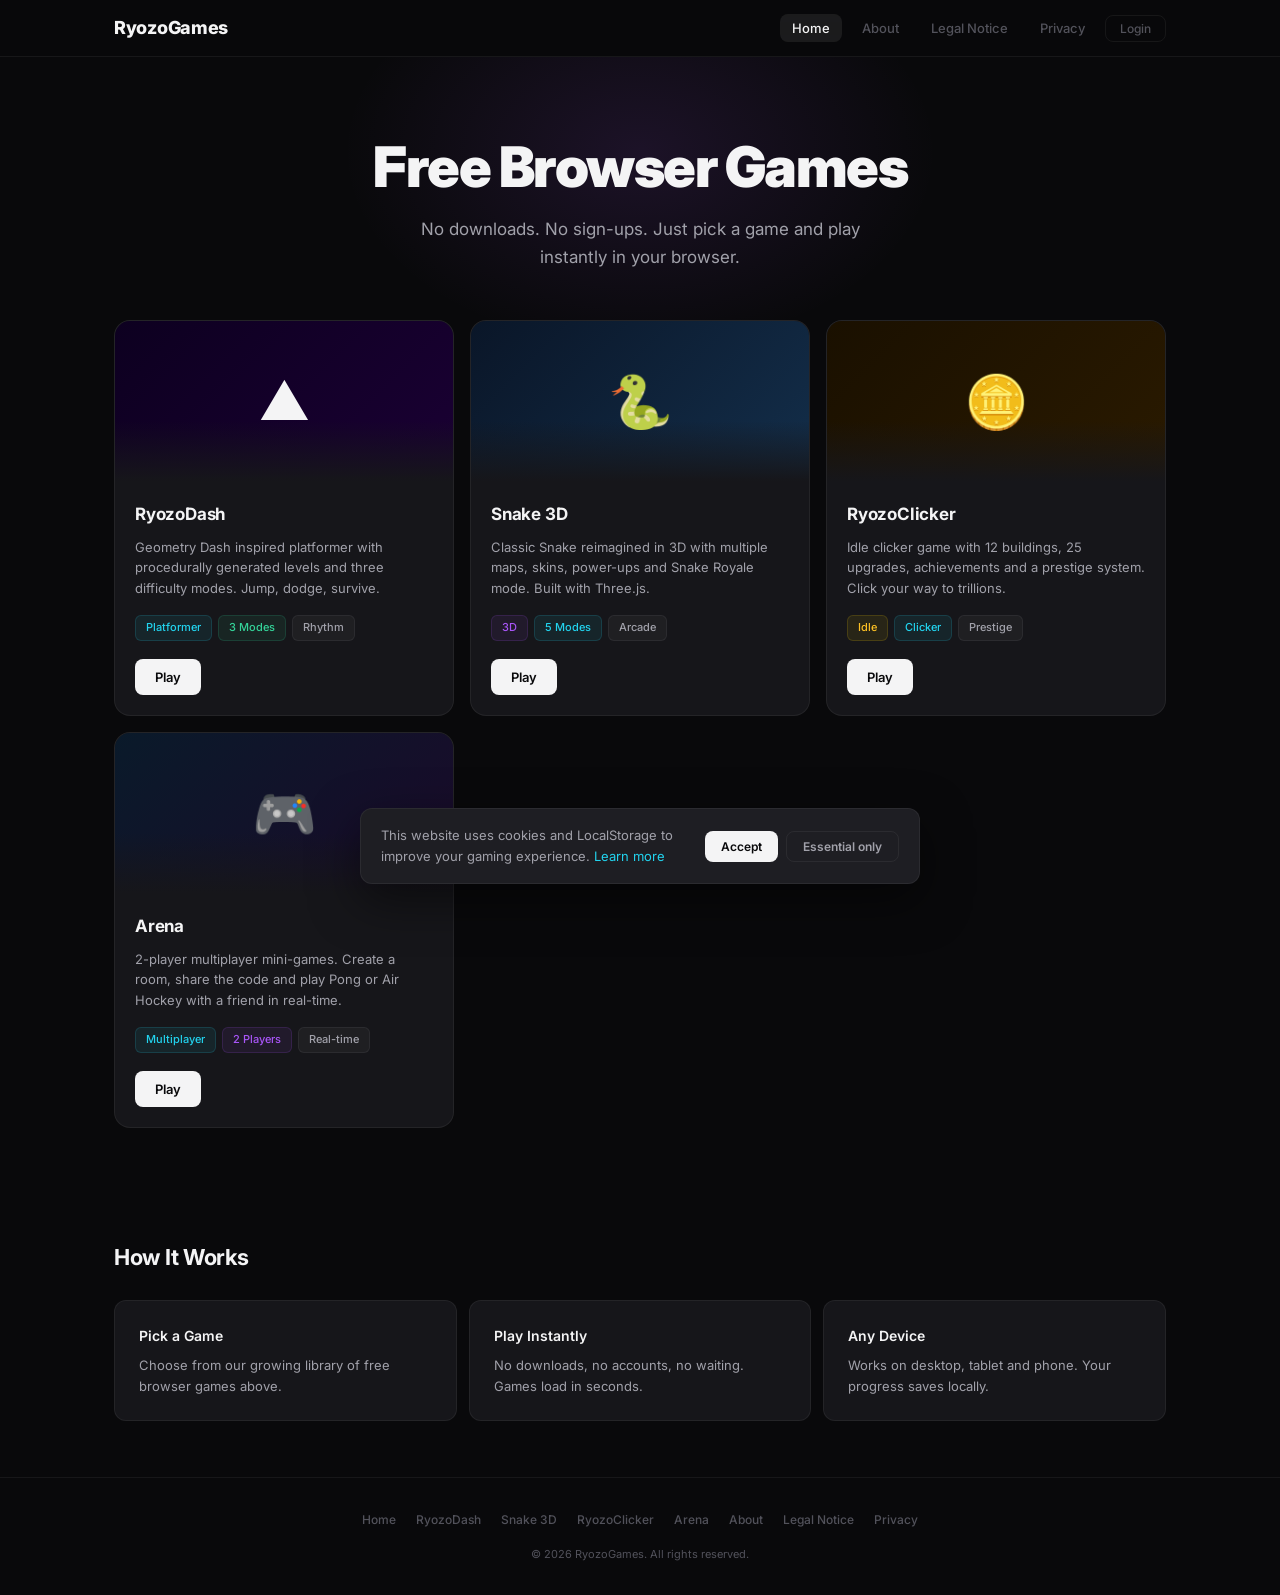
==== commit 0cc0cc8d: "Add Arena: 2-player multiplayer mini-game hub - New /arena/ page with lobby, room system, game selec" ====
--- a/index.html
+++ b/index.html
@@ -45,7 +45,7 @@
     "@context": "https://schema.org",
     "@type": "ItemList",
     "name": "Games on RyozoGames",
-    "numberOfItems": 3,
+    "numberOfItems": 4,
     "itemListElement": [
       {
         "@type": "ListItem",
@@ -82,6 +82,19 @@
           "url": "https://ryozogames.com/ryozoclicker/",
           "description": "Neon idle clicker game with buildings, upgrades, achievements and prestige system.",
           "genre": "Idle Game",
+          "gamePlatform": "Web Browser",
+          "offers": { "@type": "Offer", "price": "0", "priceCurrency": "USD" }
+        }
+      },
+      {
+        "@type": "ListItem",
+        "position": 4,
+        "item": {
+          "@type": "VideoGame",
+          "name": "Arena",
+          "url": "https://ryozogames.com/arena/",
+          "description": "2-player multiplayer mini-game hub with Pong, Air Hockey and more.",
+          "genre": "Multiplayer",
           "gamePlatform": "Web Browser",
           "offers": { "@type": "Offer", "price": "0", "priceCurrency": "USD" }
         }
@@ -163,6 +176,22 @@
           <a href="/ryozoclicker/" class="btn-play">Play</a>
         </div>
       </article>
+
+      <article class="game-card">
+        <div class="game-card-preview" style="background: linear-gradient(135deg, #0a1a2a, #1a0a2a);">
+          <span class="preview-icon" aria-hidden="true">&#x1F3AE;</span>
+        </div>
+        <div class="game-card-body">
+          <h3>Arena</h3>
+          <p>2-player multiplayer mini-games. Create a room, share the code and play Pong or Air Hockey with a friend in real-time.</p>
+          <div class="game-card-tags">
+            <span class="tag cyan">Multiplayer</span>
+            <span class="tag purple">2 Players</span>
+            <span class="tag">Real-time</span>
+          </div>
+          <a href="/arena/" class="btn-play">Play</a>
+        </div>
+      </article>
     </section>
 
     <section class="section">
@@ -190,6 +219,7 @@
       <a href="/ryozodash/">RyozoDash</a>
       <a href="/snake3d/">Snake 3D</a>
       <a href="/ryozoclicker/">RyozoClicker</a>
+      <a href="/arena/">Arena</a>
       <a href="/about/">About</a>
       <a href="/impressum/">Legal Notice</a>
       <a href="/datenschutz/">Privacy</a>
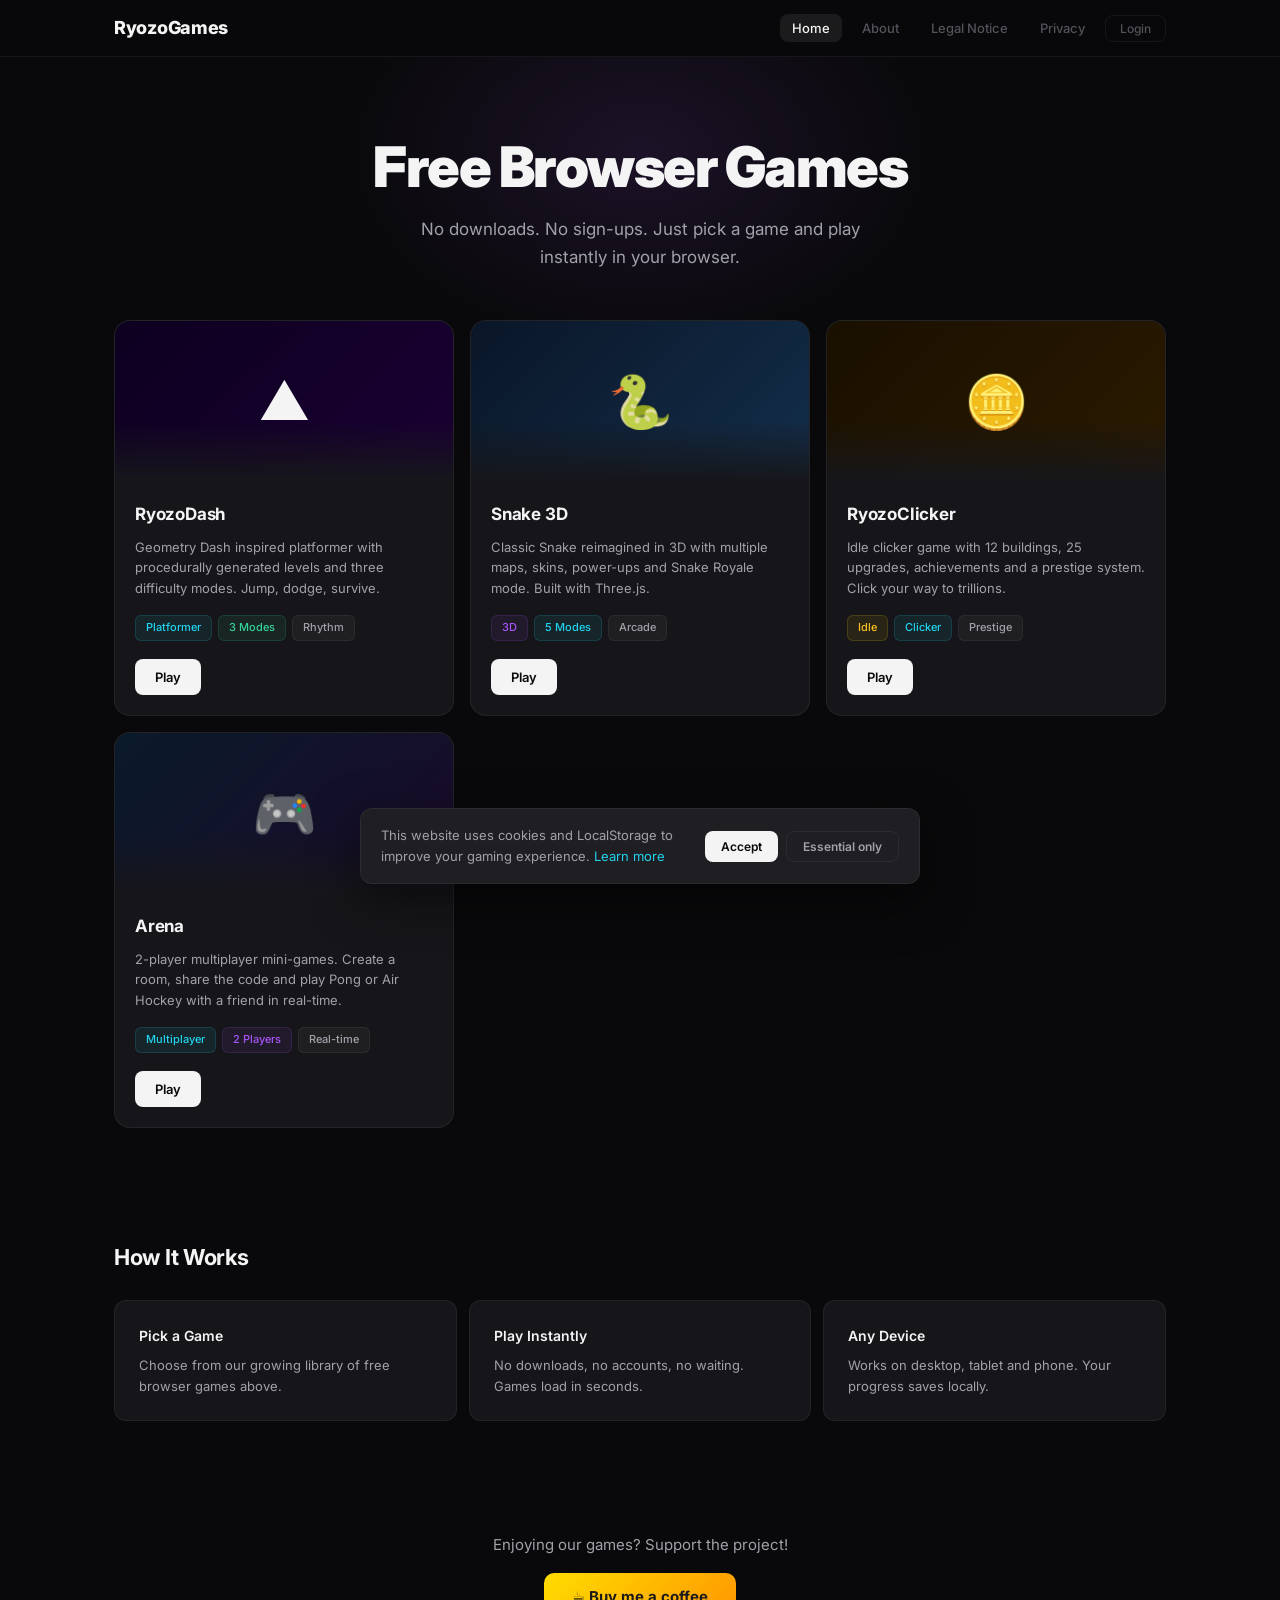
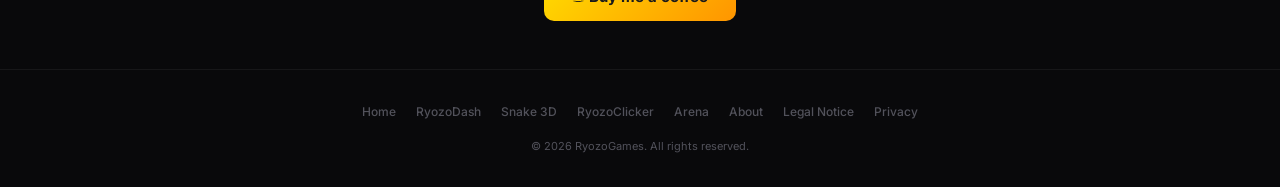
==== commit 0d806170: "Add Buy Me a Coffee link to homepage Co-Authored-By: Claude Opus 4.6 <noreply@anthropic.com>" ====
--- a/index.html
+++ b/index.html
@@ -211,6 +211,11 @@
         </div>
       </div>
     </section>
+
+    <section class="section" style="text-align:center; padding-bottom: 48px;">
+      <p style="color: var(--text-secondary); margin-bottom: 16px;">Enjoying our games? Support the project!</p>
+      <a href="https://buymeacoffee.com/ryozo" target="_blank" rel="noopener noreferrer" style="display:inline-flex;align-items:center;gap:8px;background:linear-gradient(135deg,#ffdd00,#ff9500);color:#1a1a1a;font-weight:700;font-size:15px;padding:12px 28px;border-radius:10px;text-decoration:none;transition:transform 0.15s,opacity 0.15s;" onmouseover="this.style.transform='scale(1.03)'" onmouseout="this.style.transform='scale(1)'">&#x2615; Buy me a coffee</a>
+    </section>
   </main>
 
   <footer class="site-footer">
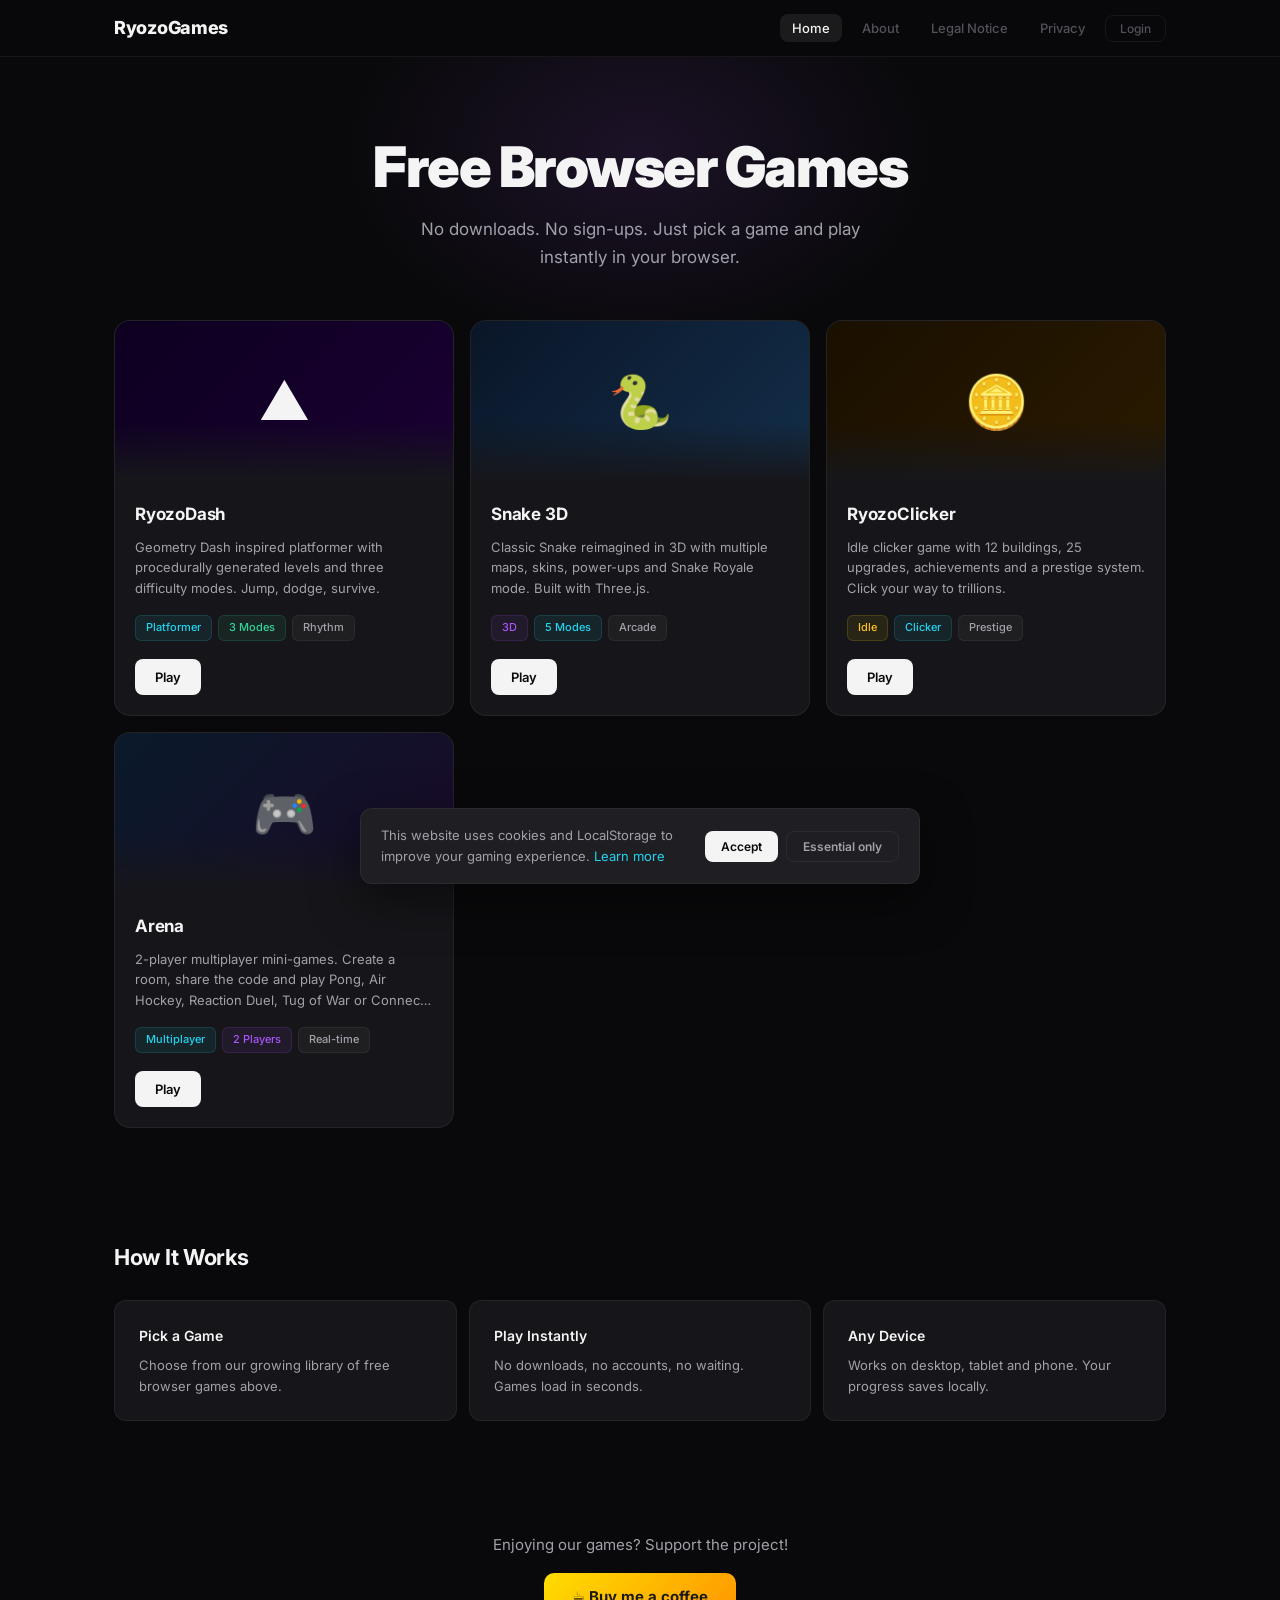
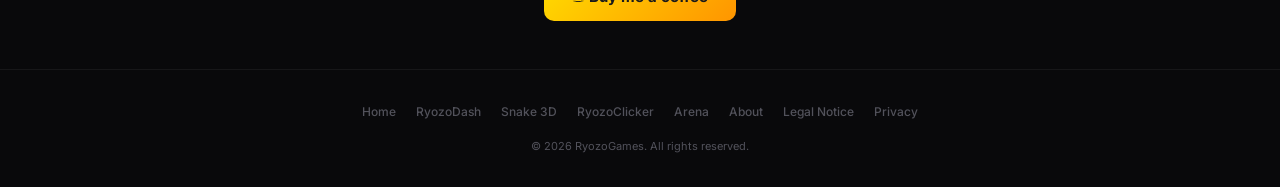
==== commit f27dd0df: "Add 3 new Arena multiplayer games: Reaction Duel, Tug of War, Connect 4 Co-Authored-By: Claude Opus " ====
--- a/index.html
+++ b/index.html
@@ -93,7 +93,7 @@
           "@type": "VideoGame",
           "name": "Arena",
           "url": "https://ryozogames.com/arena/",
-          "description": "2-player multiplayer mini-game hub with Pong, Air Hockey and more.",
+          "description": "2-player multiplayer mini-game hub with Pong, Air Hockey, Reaction Duel, Tug of War and Connect 4.",
           "genre": "Multiplayer",
           "gamePlatform": "Web Browser",
           "offers": { "@type": "Offer", "price": "0", "priceCurrency": "USD" }
@@ -183,7 +183,7 @@
         </div>
         <div class="game-card-body">
           <h3>Arena</h3>
-          <p>2-player multiplayer mini-games. Create a room, share the code and play Pong or Air Hockey with a friend in real-time.</p>
+          <p>2-player multiplayer mini-games. Create a room, share the code and play Pong, Air Hockey, Reaction Duel, Tug of War or Connect 4 with a friend.</p>
           <div class="game-card-tags">
             <span class="tag cyan">Multiplayer</span>
             <span class="tag purple">2 Players</span>
